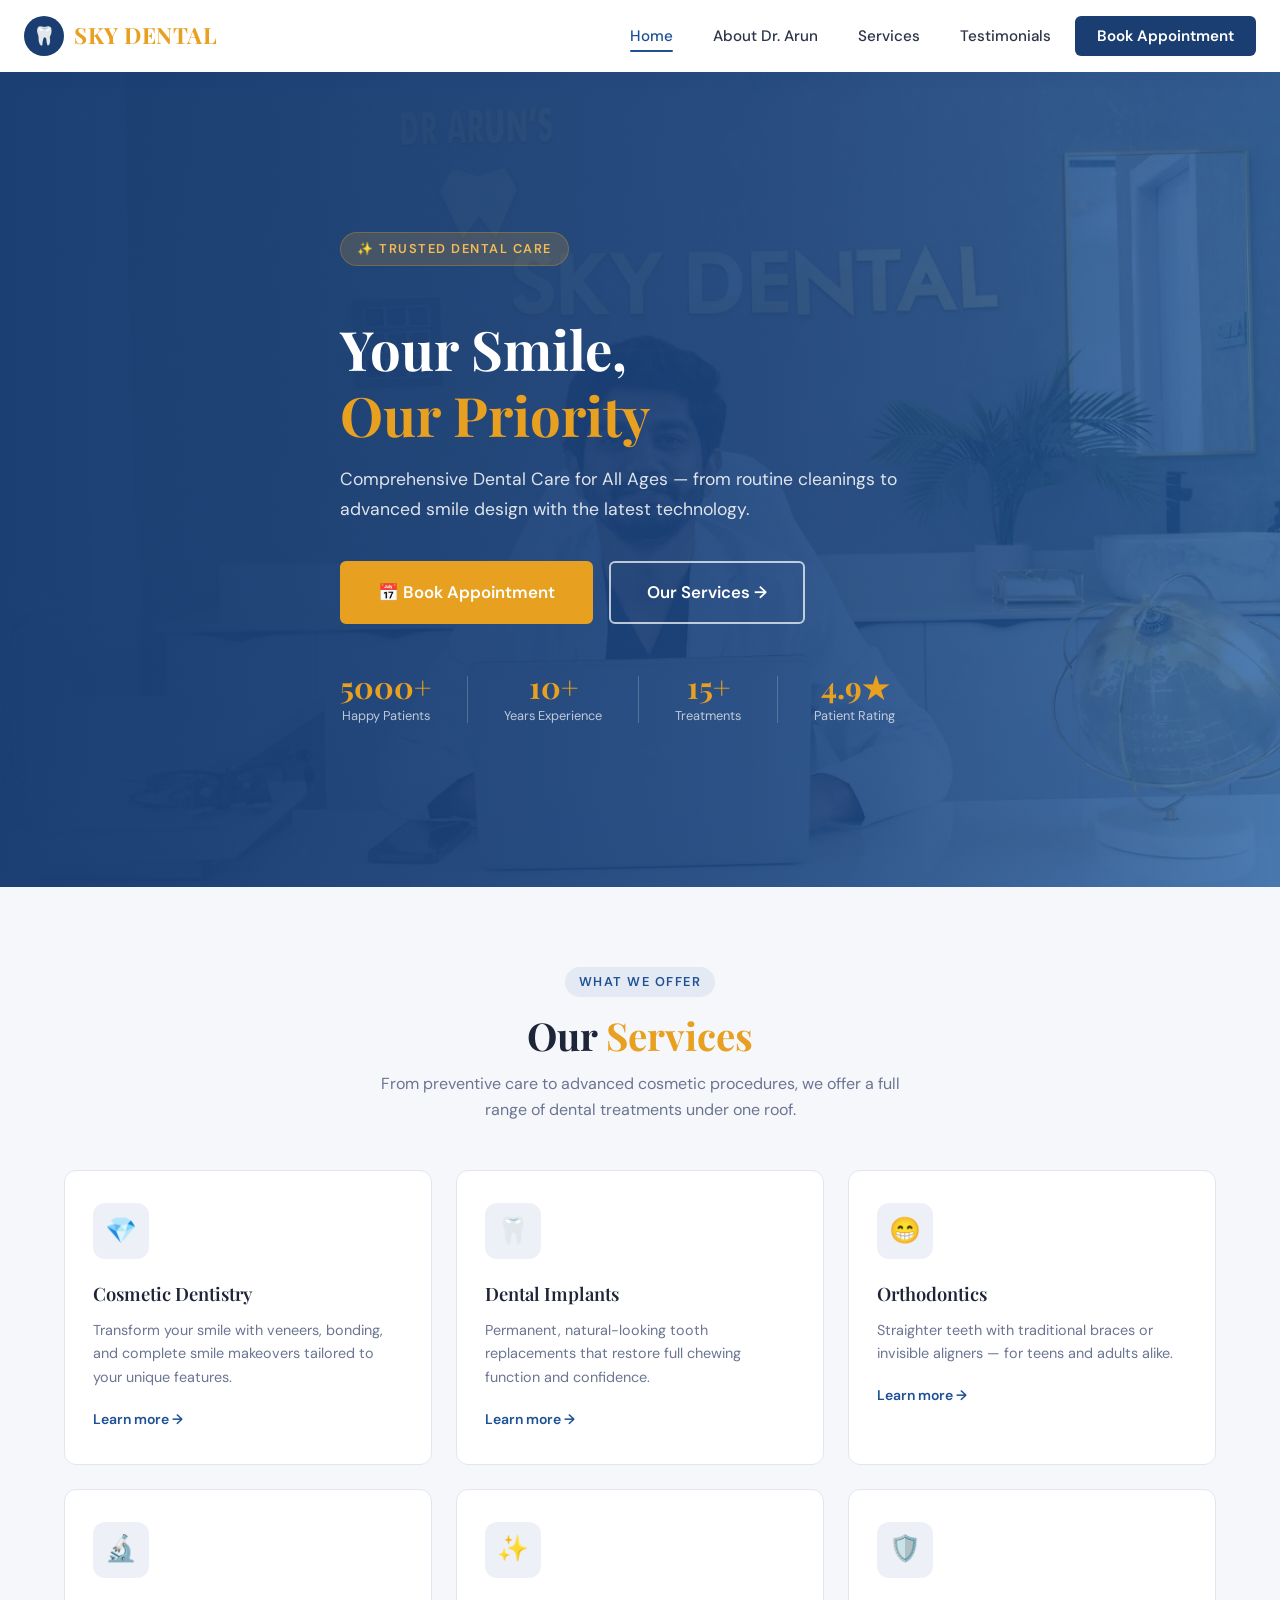
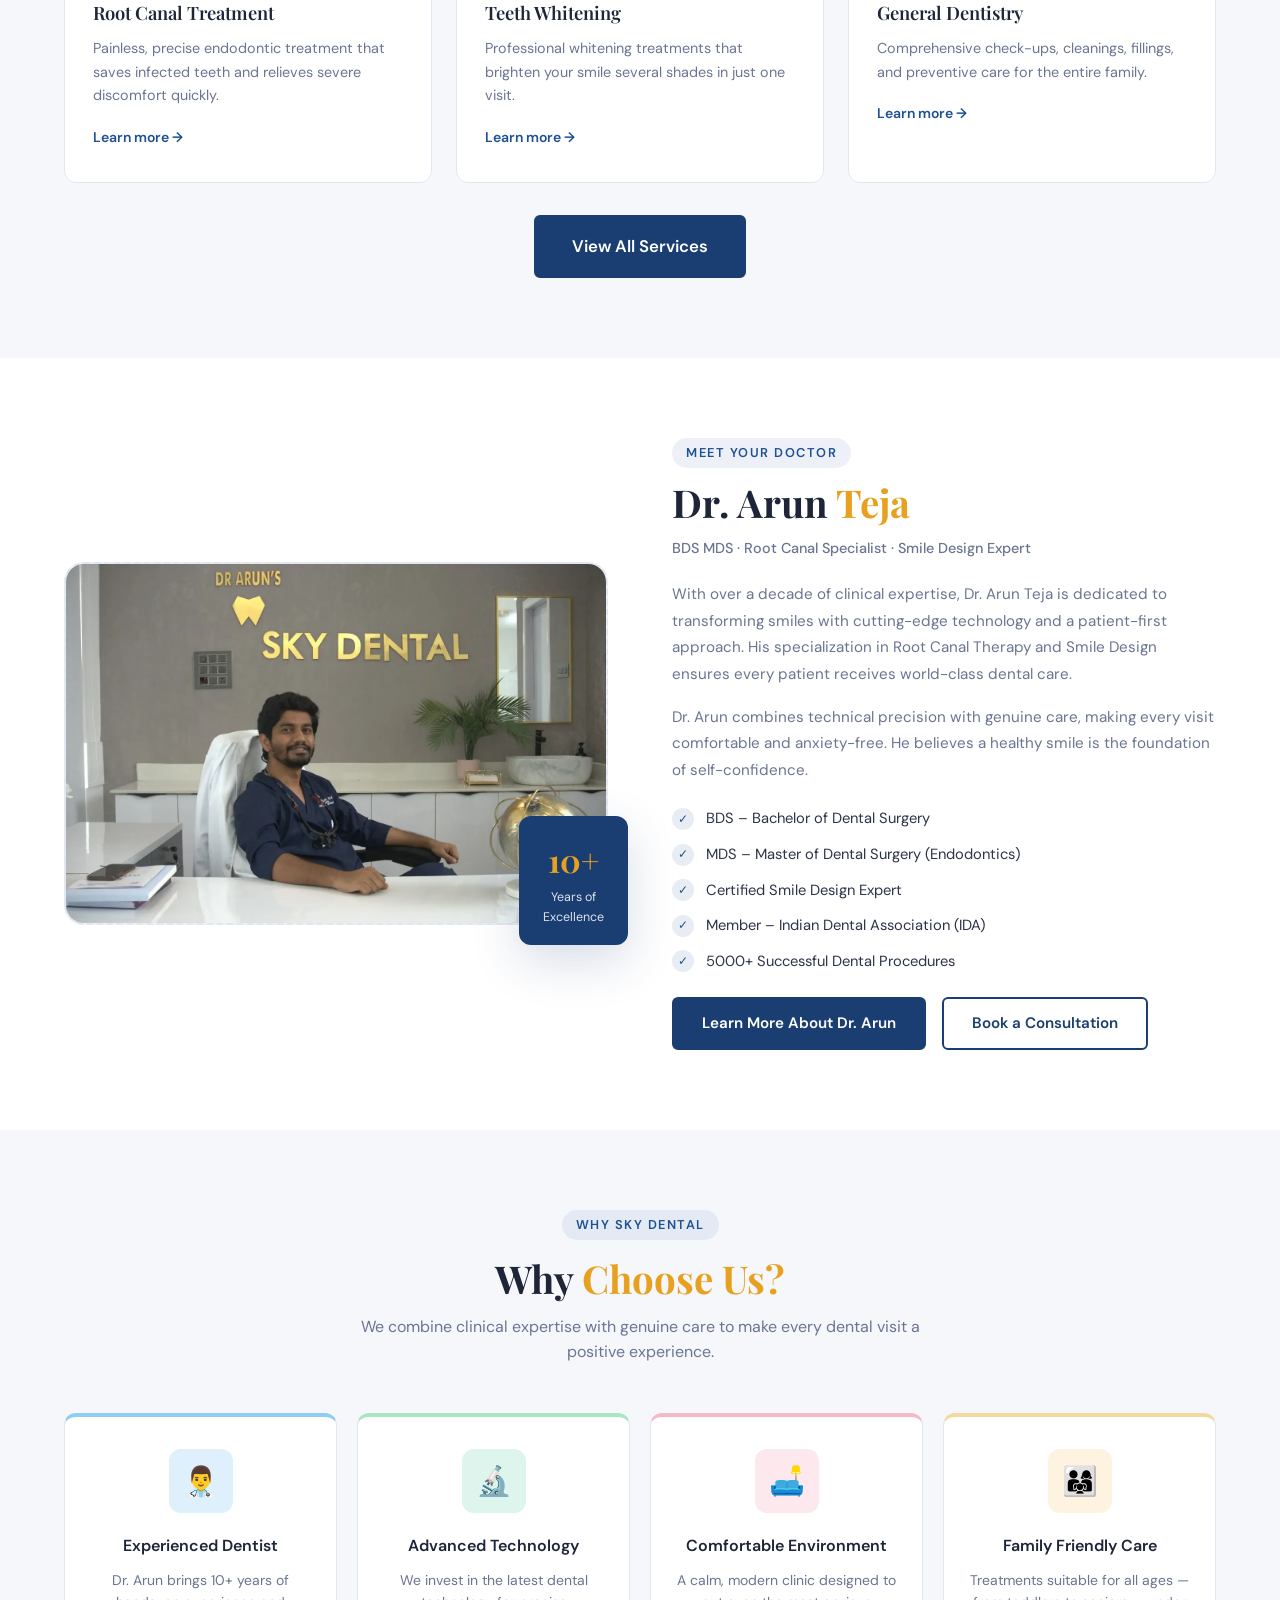
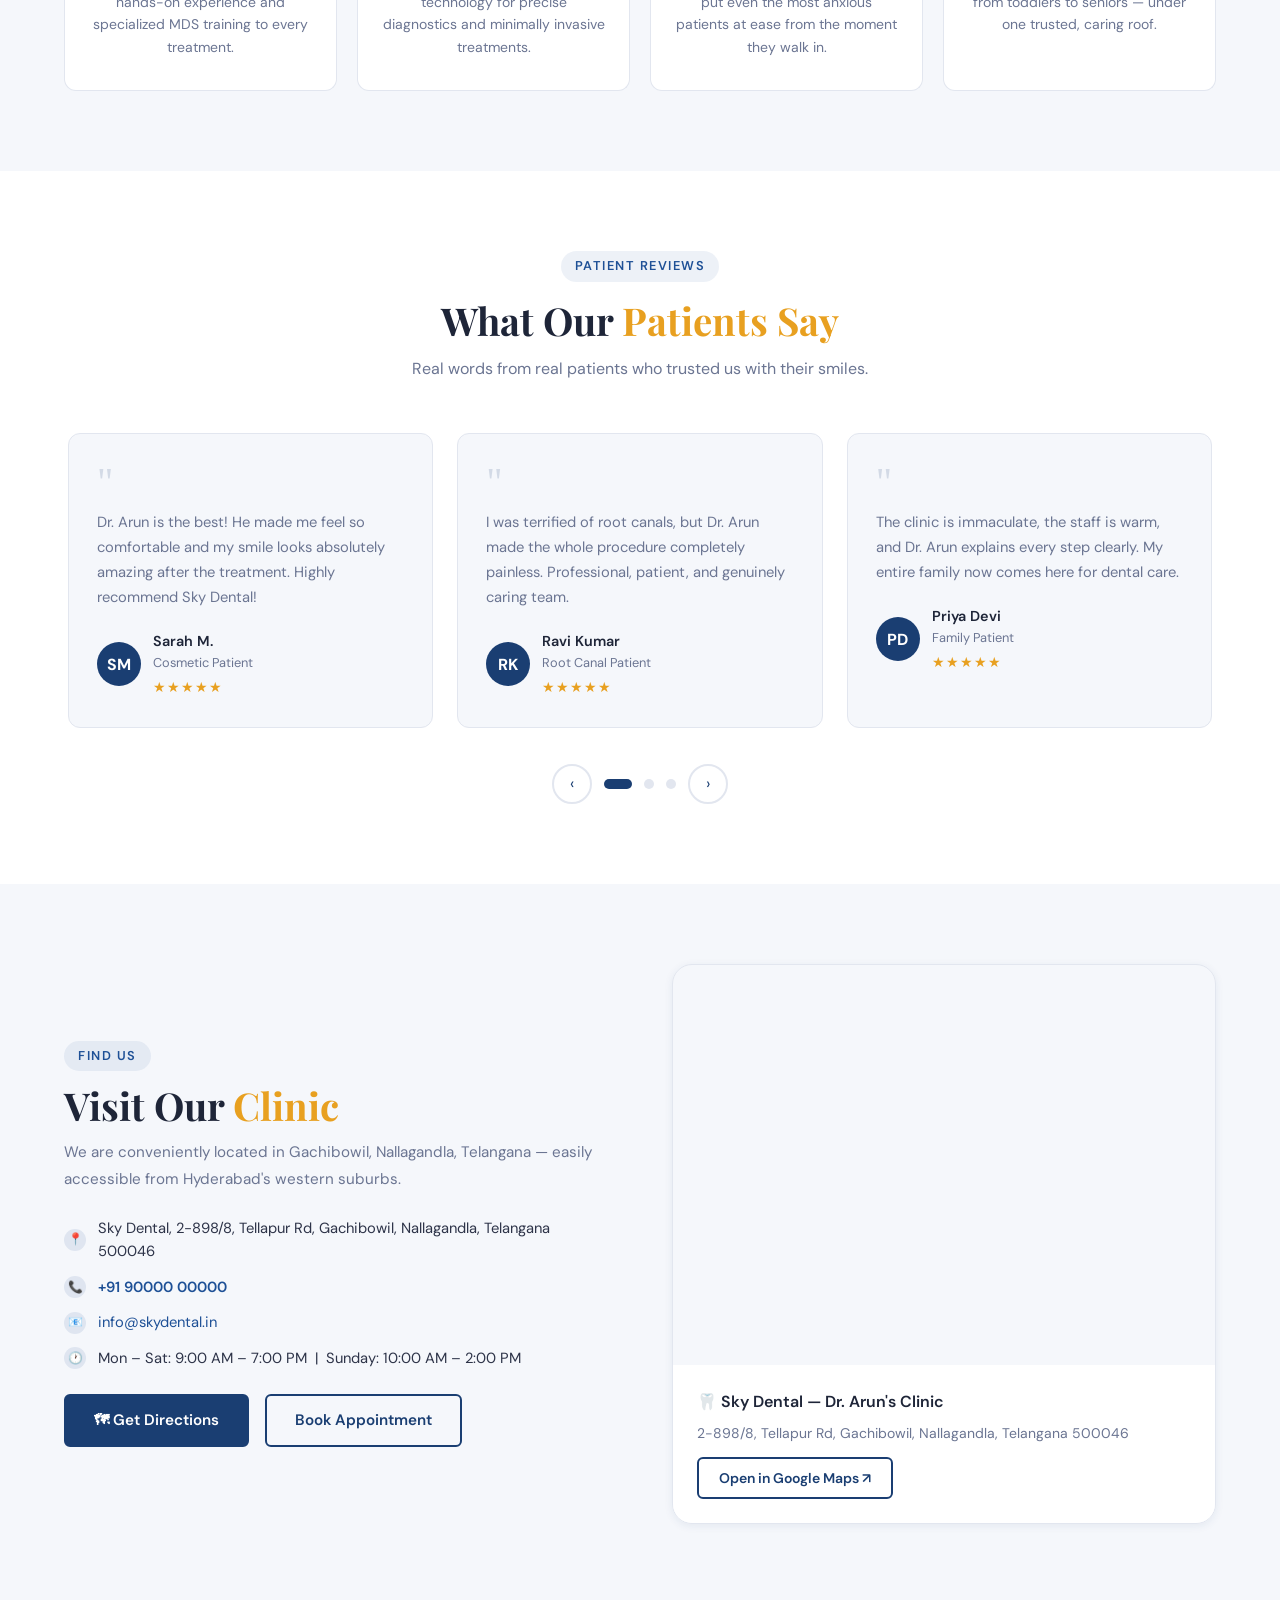
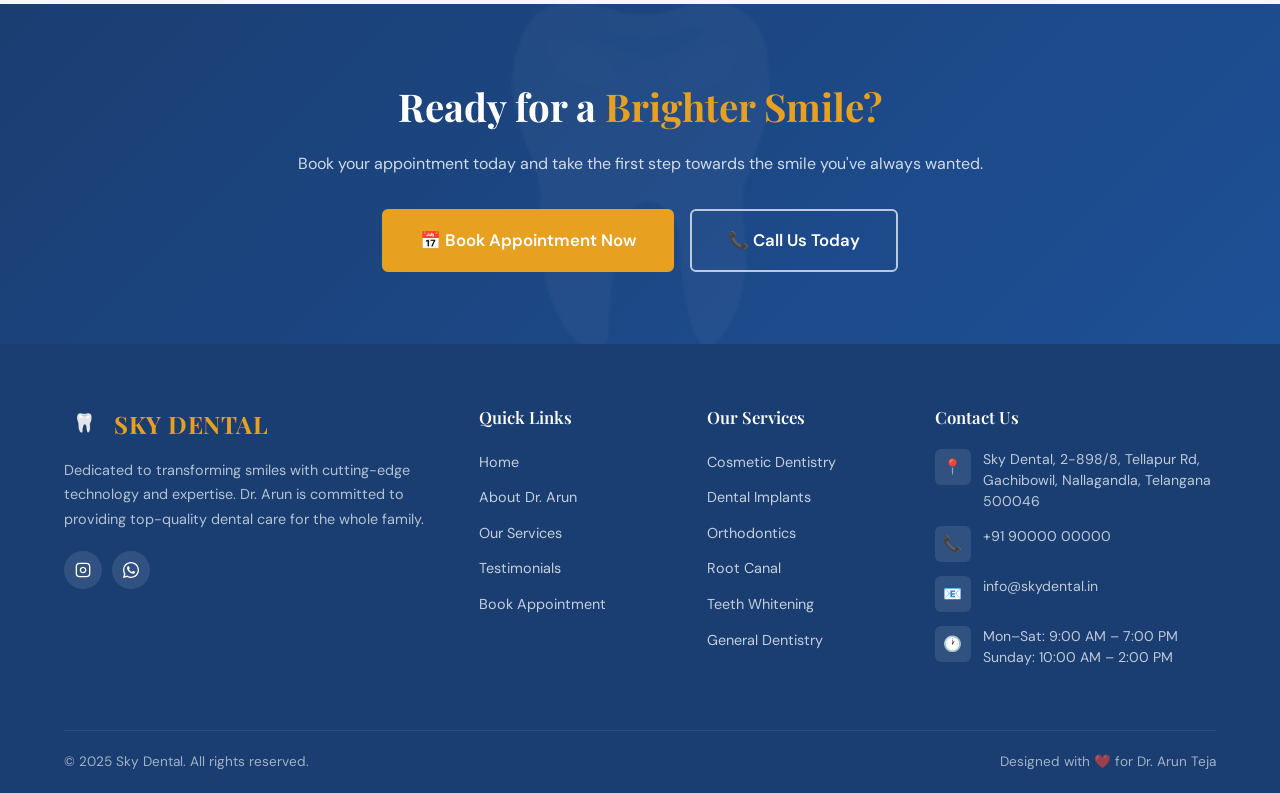
==== index.html @ 3d3255f7 "need changes" ====
<!DOCTYPE html>
<html lang="en">
<head>
  <meta charset="UTF-8" />
  <meta name="viewport" content="width=device-width, initial-scale=1.0" />
  <meta name="description" content="Sky Dental - Comprehensive Dental Care for All Ages. Dr. Arun Teja, BDS MDS, Root Canal Specialist &amp; Smile Design Expert. Located in Gachibowil, Nallagandla, Telangana." />
  <title>Sky Dental | Your Smile, Our Priority</title>

  <!-- Favicon placeholder -->
  <link rel="icon" href="data:image/svg+xml,<svg xmlns='http://www.w3.org/2000/svg' viewBox='0 0 100 100'><text y='.9em' font-size='90'>🦷</text></svg>" />

  <!-- Global CSS -->
  <link rel="stylesheet" href="css/style.css" />
</head>
<body>

  <!-- ══ NAVBAR (injected by components.js) ══ -->
  <header id="navbar-placeholder"></header>

  <main>
    <!-- ══════════════════════════════════════
         HERO SECTION
    ══════════════════════════════════════ -->
    <section class="hero" aria-label="Hero banner">
      <div class="hero-bg-image" role="presentation"></div>
      <div class="hero-overlay" role="presentation"></div>
      <div class="container">
        <div class="hero-content animate-fadeup">
          <div class="hero-tag">✨ Trusted Dental Care</div>
          <h1 class="hero-title">
            Your Smile,<br>
            <span>Our Priority</span>
          </h1>
          <p class="hero-desc">
            Comprehensive Dental Care for All Ages — from routine cleanings
            to advanced smile design with the latest technology.
          </p>
          <div class="hero-actions">
            <a href="appointment.html" class="btn btn-gold btn-lg">
              📅 Book Appointment
            </a>
            <a href="services.html" class="btn btn-outline-white btn-lg">
              Our Services →
            </a>
          </div>

          <!-- Stats Row -->
          <div class="hero-stats">
            <div class="hero-stat">
              <div class="num">5000+</div>
              <div class="label">Happy Patients</div>
            </div>
            <div class="hero-stat-divider"></div>
            <div class="hero-stat">
              <div class="num">10+</div>
              <div class="label">Years Experience</div>
            </div>
            <div class="hero-stat-divider"></div>
            <div class="hero-stat">
              <div class="num">15+</div>
              <div class="label">Treatments</div>
            </div>
            <div class="hero-stat-divider"></div>
            <div class="hero-stat">
              <div class="num">4.9★</div>
              <div class="label">Patient Rating</div>
            </div>
          </div>
        </div>
      </div>
    </section>

    <!-- ══════════════════════════════════════
         SERVICES OVERVIEW
    ══════════════════════════════════════ -->
    <section class="services-section" id="services">
      <div class="container">
        <div class="text-center reveal">
          <div class="section-tag">What We Offer</div>
          <h2 class="section-title">Our <span>Services</span></h2>
          <p class="section-subtitle">
            From preventive care to advanced cosmetic procedures, we offer a full range
            of dental treatments under one roof.
          </p>
        </div>

        <div class="services-grid">
          <!-- Card 1 -->
          <div class="service-card reveal reveal-delay-1">
            <div class="service-icon">💎</div>
            <h3>Cosmetic Dentistry</h3>
            <p>Transform your smile with veneers, bonding, and complete smile makeovers tailored to your unique features.</p>
            <a href="services.html" class="learn-more">Learn more →</a>
          </div>

          <!-- Card 2 -->
          <div class="service-card reveal reveal-delay-2">
            <div class="service-icon">🦷</div>
            <h3>Dental Implants</h3>
            <p>Permanent, natural-looking tooth replacements that restore full chewing function and confidence.</p>
            <a href="services.html" class="learn-more">Learn more →</a>
          </div>

          <!-- Card 3 -->
          <div class="service-card reveal reveal-delay-3">
            <div class="service-icon">😁</div>
            <h3>Orthodontics</h3>
            <p>Straighter teeth with traditional braces or invisible aligners — for teens and adults alike.</p>
            <a href="services.html" class="learn-more">Learn more →</a>
          </div>

          <!-- Card 4 -->
          <div class="service-card reveal reveal-delay-1">
            <div class="service-icon">🔬</div>
            <h3>Root Canal Treatment</h3>
            <p>Painless, precise endodontic treatment that saves infected teeth and relieves severe discomfort quickly.</p>
            <a href="services.html" class="learn-more">Learn more →</a>
          </div>

          <!-- Card 5 -->
          <div class="service-card reveal reveal-delay-2">
            <div class="service-icon">✨</div>
            <h3>Teeth Whitening</h3>
            <p>Professional whitening treatments that brighten your smile several shades in just one visit.</p>
            <a href="services.html" class="learn-more">Learn more →</a>
          </div>

          <!-- Card 6 -->
          <div class="service-card reveal reveal-delay-3">
            <div class="service-icon">🛡️</div>
            <h3>General Dentistry</h3>
            <p>Comprehensive check-ups, cleanings, fillings, and preventive care for the entire family.</p>
            <a href="services.html" class="learn-more">Learn more →</a>
          </div>
        </div>

        <div class="text-center mt-32 reveal">
          <a href="services.html" class="btn btn-primary btn-lg">View All Services</a>
        </div>
      </div>
    </section>

    <!-- ══════════════════════════════════════
         MEET THE DOCTOR
    ══════════════════════════════════════ -->
    <section class="about-section" id="doctor">
      <div class="container">
        <div class="about-grid">

          <!-- Doctor Image -->
          <div class="doctor-image-wrapper reveal">
            <div class="doctor-photo-placeholder" id="doctor-photo-home">
              <!--
                ╔══════════════════════════════════════════════╗
                ║  DOCTOR PHOTO PLACEHOLDER                    ║
                ║  To replace: add an <img> tag inside this   ║
                ║  div with class="doctor-actual-photo"        ║
                ║                                              ║
                ║  Example:                                    ║
                ║  <img src="images/dr-arun.jpg"              ║
                ║       class="doctor-actual-photo"           ║
                ║       alt="Dr. Arun Teja" />                ║
                ╚══════════════════════════════════════════════╝
              -->
                <img src="./images/9 dr.Arun pic.webp" height="100%" width="100%">
              <!-- <div class="placeholder-icon">👨‍⚕️</div> -->
              <!-- <div class="placeholder-text"> -->
                <!-- <strong>Dr. Arun Teja's Photo</strong><br> -->
                <!-- Replace this placeholder with the actual doctor's photo -->
              <!-- </div> -->
            </div>
            <!-- Experience badge -->
            <div class="doctor-badge">
              <div class="years">10+</div>
              <div class="badge-label">Years of<br>Excellence</div>
            </div>
          </div>

          <!-- About Content -->
          <div class="about-content reveal reveal-delay-2">
            <div class="section-tag">Meet Your Doctor</div>
            <h2 class="section-title">
              Dr. Arun <span>Teja</span>
            </h2>
            <p class="doctor-title">BDS MDS · Root Canal Specialist · Smile Design Expert</p>
            <p>
              With over a decade of clinical expertise, Dr. Arun Teja is dedicated to transforming
              smiles with cutting-edge technology and a patient-first approach. His specialization in
              Root Canal Therapy and Smile Design ensures every patient receives world-class dental care.
            </p>
            <p>
              Dr. Arun combines technical precision with genuine care, making every visit comfortable
              and anxiety-free. He believes a healthy smile is the foundation of self-confidence.
            </p>

            <div class="credentials-list">
              <div class="credential-item">
                <span class="check">✓</span>
                BDS – Bachelor of Dental Surgery
              </div>
              <div class="credential-item">
                <span class="check">✓</span>
                MDS – Master of Dental Surgery (Endodontics)
              </div>
              <div class="credential-item">
                <span class="check">✓</span>
                Certified Smile Design Expert
              </div>
              <div class="credential-item">
                <span class="check">✓</span>
                Member – Indian Dental Association (IDA)
              </div>
              <div class="credential-item">
                <span class="check">✓</span>
                5000+ Successful Dental Procedures
              </div>
            </div>

            <div class="d-flex gap-16 mt-24">
              <a href="about.html" class="btn btn-primary">Learn More About Dr. Arun</a>
              <a href="appointment.html" class="btn btn-outline">Book a Consultation</a>
            </div>
          </div>
        </div>
      </div>
    </section>

    <!-- ══════════════════════════════════════
         WHY CHOOSE US
    ══════════════════════════════════════ -->
    <section class="why-section">
      <div class="container">
        <div class="text-center reveal">
          <div class="section-tag">Why Sky Dental</div>
          <h2 class="section-title">Why <span>Choose Us?</span></h2>
          <p class="section-subtitle">
            We combine clinical expertise with genuine care to make every dental visit a positive experience.
          </p>
        </div>

        <div class="why-grid">
          <div class="why-card reveal reveal-delay-1">
            <div class="why-card-icon">👨‍⚕️</div>
            <h3>Experienced Dentist</h3>
            <p>Dr. Arun brings 10+ years of hands-on experience and specialized MDS training to every treatment.</p>
          </div>
          <div class="why-card reveal reveal-delay-2">
            <div class="why-card-icon">🔬</div>
            <h3>Advanced Technology</h3>
            <p>We invest in the latest dental technology for precise diagnostics and minimally invasive treatments.</p>
          </div>
          <div class="why-card reveal reveal-delay-3">
            <div class="why-card-icon">🛋️</div>
            <h3>Comfortable Environment</h3>
            <p>A calm, modern clinic designed to put even the most anxious patients at ease from the moment they walk in.</p>
          </div>
          <div class="why-card reveal reveal-delay-1">
            <div class="why-card-icon">👨‍👩‍👧</div>
            <h3>Family Friendly Care</h3>
            <p>Treatments suitable for all ages — from toddlers to seniors — under one trusted, caring roof.</p>
          </div>
        </div>
      </div>
    </section>

    <!-- ══════════════════════════════════════
         TESTIMONIALS
    ══════════════════════════════════════ -->
    <section class="testimonials-section" id="testimonials">
      <div class="container">
        <div class="text-center reveal">
          <div class="section-tag">Patient Reviews</div>
          <h2 class="section-title">What Our <span>Patients Say</span></h2>
          <p class="section-subtitle">
            Real words from real patients who trusted us with their smiles.
          </p>
        </div>

        <!-- Slider Wrapper -->
        <div class="testimonials-slider-wrapper reveal">
          <div class="testimonials-track">

            <!-- Slide 1 — 3 cards -->
            <div class="testimonial-slide">
              <div class="testimonial-card">
                <div class="quote-icon">"</div>
                <p>Dr. Arun is the best! He made me feel so comfortable and my smile looks absolutely amazing after the treatment. Highly recommend Sky Dental!</p>
                <div class="testimonial-author">
                  <div class="author-avatar">SM</div>
                  <div>
                    <div class="author-name">Sarah M.</div>
                    <div class="author-label">Cosmetic Patient</div>
                    <div class="stars">★★★★★</div>
                  </div>
                </div>
              </div>

              <div class="testimonial-card">
                <div class="quote-icon">"</div>
                <p>I was terrified of root canals, but Dr. Arun made the whole procedure completely painless. Professional, patient, and genuinely caring team.</p>
                <div class="testimonial-author">
                  <div class="author-avatar">RK</div>
                  <div>
                    <div class="author-name">Ravi Kumar</div>
                    <div class="author-label">Root Canal Patient</div>
                    <div class="stars">★★★★★</div>
                  </div>
                </div>
              </div>

              <div class="testimonial-card">
                <div class="quote-icon">"</div>
                <p>The clinic is immaculate, the staff is warm, and Dr. Arun explains every step clearly. My entire family now comes here for dental care.</p>
                <div class="testimonial-author">
                  <div class="author-avatar">PD</div>
                  <div>
                    <div class="author-name">Priya Devi</div>
                    <div class="author-label">Family Patient</div>
                    <div class="stars">★★★★★</div>
                  </div>
                </div>
              </div>
            </div>

            <!-- Slide 2 — 3 cards -->
            <div class="testimonial-slide">
              <div class="testimonial-card">
                <div class="quote-icon">"</div>
                <p>Got dental implants done here and couldn't be happier. They look and feel completely natural. Dr. Arun's expertise is outstanding!</p>
                <div class="testimonial-author">
                  <div class="author-avatar">AS</div>
                  <div>
                    <div class="author-name">Arjun Sharma</div>
                    <div class="author-label">Implant Patient</div>
                    <div class="stars">★★★★★</div>
                  </div>
                </div>
              </div>

              <div class="testimonial-card">
                <div class="quote-icon">"</div>
                <p>My teeth whitening results exceeded all expectations. Got a beautiful, natural-looking bright smile in just one session. Truly amazing!</p>
                <div class="testimonial-author">
                  <div class="author-avatar">NR</div>
                  <div>
                    <div class="author-name">Neha Reddy</div>
                    <div class="author-label">Whitening Patient</div>
                    <div class="stars">★★★★★</div>
                  </div>
                </div>
              </div>

              <div class="testimonial-card">
                <div class="quote-icon">"</div>
                <p>State-of-the-art equipment and a very knowledgeable doctor. The appointment system is super easy too. Best dental experience I've ever had!</p>
                <div class="testimonial-author">
                  <div class="author-avatar">VN</div>
                  <div>
                    <div class="author-name">Venkat Naidu</div>
                    <div class="author-label">Regular Patient</div>
                    <div class="stars">★★★★★</div>
                  </div>
                </div>
              </div>
            </div>

            <!-- Slide 3 — 3 cards -->
            <div class="testimonial-slide">
              <div class="testimonial-card">
                <div class="quote-icon">"</div>
                <p>Braces treatment was handled so professionally. My daughter loves her new smile and so do we! Thank you Dr. Arun and the entire Sky Dental team.</p>
                <div class="testimonial-author">
                  <div class="author-avatar">KP</div>
                  <div>
                    <div class="author-name">Kavitha Prasad</div>
                    <div class="author-label">Parent / Ortho Patient</div>
                    <div class="stars">★★★★★</div>
                  </div>
                </div>
              </div>

              <div class="testimonial-card">
                <div class="quote-icon">"</div>
                <p>I drove 40 km just to visit this clinic after a friend's recommendation. Totally worth it — painless, professional, and reasonably priced. A+!</p>
                <div class="testimonial-author">
                  <div class="author-avatar">ST</div>
                  <div>
                    <div class="author-name">Suresh Teja</div>
                    <div class="author-label">New Patient</div>
                    <div class="stars">★★★★★</div>
                  </div>
                </div>
              </div>

              <div class="testimonial-card">
                <div class="quote-icon">"</div>
                <p>Friendly staff, spotlessly clean clinic, and a doctor who actually listens. Sky Dental has restored my faith in dental care completely!</p>
                <div class="testimonial-author">
                  <div class="author-avatar">ML</div>
                  <div>
                    <div class="author-name">Meena Lakshmi</div>
                    <div class="author-label">Cosmetic Patient</div>
                    <div class="stars">★★★★★</div>
                  </div>
                </div>
              </div>
            </div>

          </div><!-- end .testimonials-track -->
        </div><!-- end .testimonials-slider-wrapper -->

        <!-- Slider Controls -->
        <div class="slider-controls">
          <button class="slider-btn prev" aria-label="Previous reviews">‹</button>
          <button class="slider-dot active" aria-label="Slide 1"></button>
          <button class="slider-dot" aria-label="Slide 2"></button>
          <button class="slider-dot" aria-label="Slide 3"></button>
          <button class="slider-btn next" aria-label="Next reviews">›</button>
        </div>
      </div>
    </section>

    <!-- ══════════════════════════════════════
         CLINIC LOCATION
    ══════════════════════════════════════ -->
    <section class="about-section" style="background:var(--off-white);">
      <div class="container">
        <div class="about-grid">
          <div class="about-content reveal">
            <div class="section-tag">Find Us</div>
            <h2 class="section-title">Visit Our <span>Clinic</span></h2>
            <p>We are conveniently located in Gachibowil, Nallagandla, Telangana — easily accessible from Hyderabad's western suburbs.</p>

            <div class="credentials-list mt-24">
              <div class="credential-item">
                <span class="check">📍</span>
                Sky Dental, 2-898/8, Tellapur Rd, Gachibowil, Nallagandla, Telangana 500046
              </div>
              <div class="credential-item">
                <span class="check">📞</span>
                <a href="tel:+919000000000" style="color:var(--blue-mid);font-weight:600;">+91 90000 00000</a>
              </div>
              <div class="credential-item">
                <span class="check">📧</span>
                <a href="mailto:info@skydental.in" style="color:var(--blue-mid);">info@skydental.in</a>
              </div>
              <div class="credential-item">
                <span class="check">🕐</span>
                Mon – Sat: 9:00 AM – 7:00 PM &nbsp;|&nbsp; Sunday: 10:00 AM – 2:00 PM
              </div>
            </div>

            <div class="d-flex gap-16 mt-24 flex-wrap">
              <a href="https://maps.google.com/?q=Sky+Dental+Gachibowil+Nallagandla+Telangana" target="_blank" rel="noopener" class="btn btn-primary">
                🗺 Get Directions
              </a>
              <a href="appointment.html" class="btn btn-outline">Book Appointment</a>
            </div>
          </div>

          <!-- Map -->
          <div class="map-wrapper reveal reveal-delay-2">
            <iframe
              src="https://www.google.com/maps/embed?pb=!1m18!1m12!1m3!1d3806.0!2d78.3!3d17.45!2m3!1f0!2f0!3f0!3m2!1i1024!2i768!4f13.1!3m3!1m2!1s0x0%3A0x0!2zMTfCsDI3JzAwLjAiTiA3OMKwMTgnMDAuMCJF!5e0!3m2!1sen!2sin!4v1620000000000!5m2!1sen!2sin"
              allowfullscreen
              loading="lazy"
              referrerpolicy="no-referrer-when-downgrade"
              title="Sky Dental Location Map"
              aria-label="Google Map showing Sky Dental location">
            </iframe>
            <div class="map-info">
              <h4>🦷 Sky Dental — Dr. Arun's Clinic</h4>
              <p>2-898/8, Tellapur Rd, Gachibowil, Nallagandla, Telangana 500046</p>
              <a href="https://maps.google.com/?q=Sky+Dental+Gachibowil+Nallagandla+Telangana" target="_blank" rel="noopener" class="btn btn-outline btn-sm">Open in Google Maps ↗</a>
            </div>
          </div>
        </div>
      </div>
    </section>

    <!-- ══════════════════════════════════════
         CTA BANNER
    ══════════════════════════════════════ -->
    <section class="cta-banner">
      <div class="container">
        <h2>Ready for a <span>Brighter Smile?</span></h2>
        <p>Book your appointment today and take the first step towards the smile you've always wanted.</p>
        <div class="cta-actions">
          <a href="appointment.html" class="btn btn-gold btn-lg">📅 Book Appointment Now</a>
          <a href="tel:+919000000000" class="btn btn-outline-white btn-lg">📞 Call Us Today</a>
        </div>
      </div>
    </section>
  </main>

  <!-- ══ FOOTER (injected by components.js) ══ -->
  <div id="footer-placeholder"></div>

  <!-- Scripts -->
  <script src="js/components.js"></script>
  <script src="js/main.js"></script>
</body>
</html>
---- css/style.css ----
/* =========================================
   SKY DENTAL - Global Stylesheet
   ========================================= */

/* --- Google Fonts Import --- */
@import url('https://fonts.googleapis.com/css2?family=Playfair+Display:wght@400;600;700&family=DM+Sans:wght@300;400;500;600;700&display=swap');

/* --- CSS Variables --- */
:root {
  --blue-dark:    #1a3e72;
  --blue-mid:     #1e5096;
  --blue-light:   #2d6bc4;
  --gold:         #e8a020;
  --gold-light:   #f5bc55;
  --white:        #ffffff;
  --off-white:    #f5f7fb;
  --gray-100:     #f0f2f7;
  --gray-200:     #e2e6ef;
  --gray-400:     #9ba3b8;
  --gray-600:     #5a6278;
  --gray-800:     #2d3348;
  --text-main:    #1e2538;
  --text-muted:   #6b7592;

  --radius-sm:    6px;
  --radius-md:    12px;
  --radius-lg:    20px;
  --radius-full:  999px;

  --shadow-sm:    0 2px 8px rgba(26,62,114,0.08);
  --shadow-md:    0 6px 24px rgba(26,62,114,0.13);
  --shadow-lg:    0 16px 48px rgba(26,62,114,0.18);

  --transition:   all 0.3s ease;
  --font-head:    'Playfair Display', Georgia, serif;
  --font-body:    'DM Sans', sans-serif;
}

/* --- Reset & Base --- */
*, *::before, *::after { box-sizing: border-box; margin: 0; padding: 0; }
html { scroll-behavior: smooth; font-size: 16px; }
body {
  font-family: var(--font-body);
  color: var(--text-main);
  background: var(--white);
  line-height: 1.6;
  -webkit-font-smoothing: antialiased;
}
img { max-width: 100%; height: auto; display: block; }
a { text-decoration: none; color: inherit; }
ul { list-style: none; }
button, input, select, textarea { font-family: inherit; }
section { padding: 80px 0; }

/* --- Container --- */
.container {
  max-width: 1200px;
  margin: 0 auto;
  padding: 0 24px;
}

/* =========================================
   NAVBAR
   ========================================= */
#navbar-placeholder { position: sticky; top: 0; z-index: 1000; }

.navbar {
  background: var(--white);
  box-shadow: 0 2px 16px rgba(26,62,114,0.10);
  padding: 0 24px;
  display: flex;
  align-items: center;
  justify-content: space-between;
  height: 72px;
  position: relative;
}

/* Logo */
.nav-logo {
  display: flex;
  align-items: center;
  gap: 10px;
  text-decoration: none;
}
.nav-logo .logo-icon {
  width: 40px;
  height: 40px;
  background: var(--blue-dark);
  border-radius: 50%;
  display: flex;
  align-items: center;
  justify-content: center;
  color: var(--gold);
  font-size: 18px;
}
.nav-logo .logo-text {
  font-family: var(--font-head);
  font-size: 1.4rem;
  font-weight: 700;
  color: var(--gold);
  letter-spacing: 0.5px;
}

/* Nav links */
.nav-links {
  display: flex;
  align-items: center;
  gap: 8px;
}
.nav-links a {
  padding: 8px 16px;
  border-radius: var(--radius-sm);
  font-weight: 500;
  font-size: 0.95rem;
  color: var(--gray-800);
  transition: var(--transition);
  position: relative;
}
.nav-links a::after {
  content: '';
  position: absolute;
  bottom: 2px;
  left: 16px;
  right: 16px;
  height: 2px;
  background: var(--blue-mid);
  transform: scaleX(0);
  transition: transform 0.3s ease;
  border-radius: 2px;
}
.nav-links a:hover::after,
.nav-links a.active::after { transform: scaleX(1); }
.nav-links a:hover, .nav-links a.active {
  color: var(--blue-mid);
}

/* CTA Button */
.btn-nav {
  background: var(--blue-dark);
  color: var(--white) !important;
  padding: 10px 22px !important;
  border-radius: var(--radius-sm) !important;
  font-weight: 600 !important;
  transition: var(--transition) !important;
}
.btn-nav:hover {
  background: var(--blue-mid) !important;
  transform: translateY(-1px);
  box-shadow: var(--shadow-md);
}
.btn-nav::after { display: none !important; }

/* Hamburger */
.hamburger {
  display: none;
  flex-direction: column;
  gap: 5px;
  cursor: pointer;
  padding: 4px;
  background: none;
  border: none;
}
.hamburger span {
  display: block;
  width: 26px;
  height: 2px;
  background: var(--blue-dark);
  border-radius: 2px;
  transition: var(--transition);
}
.hamburger.open span:nth-child(1) { transform: translateY(7px) rotate(45deg); }
.hamburger.open span:nth-child(2) { opacity: 0; }
.hamburger.open span:nth-child(3) { transform: translateY(-7px) rotate(-45deg); }

/* Mobile nav */
.mobile-nav {
  display: none;
  flex-direction: column;
  background: var(--white);
  position: absolute;
  top: 52px;
  left: 0;
  right: 0;
  padding: 16px 24px 24px;
  box-shadow: var(--shadow-md);
  z-index: 999;
  border-top: 1px solid var(--gray-200);
  gap:0.8rem;
  transform-origin: top;
  margin-top: 1%;
  
}
.mobile-nav.open { 
  display: flex;
  
 }
.mobile-nav a {
  padding: 12px 0;
  border-bottom: 1px solid var(--gray-100);
  font-weight: 500;
  color: var(--gray-800);
  transition: var(--transition);
}
.mobile-nav a:hover { color: var(--blue-mid); padding-left: 8px; }
.mobile-nav a:last-child { border-bottom: none; }
.mobile-nav .btn-nav {
  margin-top: 12px;
  background: var(--blue-dark);
  color: var(--white) !important;
  text-align: center;
  padding: 12px 20px !important;
  border-radius: var(--radius-sm) !important;
  font-weight: 600 !important;
}

/* =========================================
   FOOTER
   ========================================= */
.footer {
  background: var(--blue-dark);
  color: rgba(255,255,255,0.85);
  padding: 60px 0 0;
}
.footer-grid {
  display: grid;
  grid-template-columns: 2fr 1fr 1fr 1.5fr;
  gap: 40px;
  padding-bottom: 48px;
}
.footer-brand .logo-text { color: var(--gold); font-size: 1.5rem; }
.footer-brand p {
  margin-top: 14px;
  font-size: 0.9rem;
  line-height: 1.7;
  opacity: 0.8;
}
.footer-socials {
  display: flex;
  gap: 10px;
  margin-top: 20px;
}
.social-link {
  width: 38px; height: 38px;
  background: rgba(255,255,255,0.1);
  border-radius: 50%;
  display: flex; align-items: center; justify-content: center;
  font-size: 1rem;
  color: var(--white);
  transition: var(--transition);
}
.social-link:hover { background: var(--gold); transform: translateY(-2px); }

.footer-col h4 {
  font-family: var(--font-head);
  font-size: 1.05rem;
  color: var(--white);
  margin-bottom: 18px;
  font-weight: 600;
}
.footer-col ul li { margin-bottom: 10px; }
.footer-col ul li a {
  font-size: 0.9rem;
  color: rgba(255,255,255,0.75);
  transition: var(--transition);
}
.footer-col ul li a:hover { color: var(--gold); padding-left: 6px; }

.footer-contact-item {
  display: flex;
  align-items: flex-start;
  gap: 12px;
  margin-bottom: 14px;
}
.footer-contact-item .icon {
  width: 36px; height: 36px;
  background: rgba(255,255,255,0.1);
  border-radius: var(--radius-sm);
  display: flex; align-items: center; justify-content: center;
  font-size: 0.95rem;
  flex-shrink: 0;
  color: var(--gold);
}
.footer-contact-item p { font-size: 0.88rem; opacity: 0.85; line-height: 1.5; }

.footer-bottom {
  border-top: 1px solid rgba(255,255,255,0.1);
  padding: 20px 0;
  display: flex;
  align-items: center;
  justify-content: space-between;
  font-size: 0.85rem;
  opacity: 0.7;
}

/* =========================================
   BUTTONS
   ========================================= */
.btn {
  display: inline-flex;
  align-items: center;
  gap: 8px;
  padding: 12px 28px;
  border-radius: var(--radius-sm);
  font-weight: 600;
  font-size: 0.95rem;
  cursor: pointer;
  transition: var(--transition);
  border: 2px solid transparent;
  text-decoration: none;
}
.btn-primary {
  background: var(--blue-dark);
  color: var(--white);
  border-color: var(--blue-dark);
}
.btn-primary:hover {
  background: var(--blue-mid);
  border-color: var(--blue-mid);
  transform: translateY(-2px);
  box-shadow: var(--shadow-md);
}
.btn-gold {
  background: var(--gold);
  color: var(--white);
  border-color: var(--gold);
}
.btn-gold:hover {
  background: var(--gold-light);
  border-color: var(--gold-light);
  transform: translateY(-2px);
  box-shadow: var(--shadow-md);
}
.btn-outline {
  background: transparent;
  color: var(--blue-dark);
  border-color: var(--blue-dark);
}
.btn-outline:hover {
  background: var(--blue-dark);
  color: var(--white);
  transform: translateY(-2px);
}
.btn-outline-white {
  background: transparent;
  color: var(--white);
  border-color: rgba(255,255,255,0.7);
}
.btn-outline-white:hover {
  background: var(--white);
  color: var(--blue-dark);
  border-color: var(--white);
}
.btn-sm { padding: 8px 20px; font-size: 0.875rem; }
.btn-lg { padding: 16px 36px; font-size: 1.05rem; }

/* =========================================
   SECTION TITLES
   ========================================= */
.section-title {
  font-family: var(--font-head);
  font-size: clamp(1.8rem, 3vw, 2.4rem);
  font-weight: 700;
  color: var(--text-main);
  line-height: 1.3;
}
.section-title span { color: var(--gold); }
.section-subtitle {
  font-size: 1rem;
  color: var(--text-muted);
  margin-top: 10px;
  max-width: 560px;
}
.section-tag {
  display: inline-block;
  background: rgba(30,80,150,0.08);
  color: var(--blue-mid);
  font-size: 0.8rem;
  font-weight: 600;
  letter-spacing: 1.5px;
  text-transform: uppercase;
  padding: 5px 14px;
  border-radius: var(--radius-full);
  margin-bottom: 14px;
}
.text-center { text-align: center; }
.text-center .section-subtitle { margin: 10px auto 0; }

/* =========================================
   HERO SECTION
   ========================================= */
.hero {
  position: relative;
  min-height: 540px;
  display: flex;
  align-items: center;
  overflow: hidden;
  background: linear-gradient(100deg, var(--blue-dark) 0%, #1e5096 50%, #2563a8 100%);
}
.hero-bg-image {
  position: absolute;
  inset: 0;
  background-image: url('../images/10\ dr.Arun\'s\ pic.webp');
  background-size: cover;
  background-position: center right;
  opacity: 0.22;
}
.hero-overlay {
  position: absolute;
  inset: 0;
  background: linear-gradient(90deg, rgba(26,62,114,0.96) 0%, rgba(26,62,114,0.6) 60%, rgba(26,62,114,0.1) 100%);
}
.hero-content {
  position: relative;
  z-index: 2;
  max-width: 600px;
  padding: 80px 0;
}
.hero-tag {
  display: inline-flex;
  align-items: center;
  gap: 8px;
  background: rgba(232,160,32,0.18);
  color: var(--gold-light);
  font-size: 0.8rem;
  font-weight: 600;
  letter-spacing: 1.5px;
  text-transform: uppercase;
  padding: 6px 16px;
  border-radius: var(--radius-full);
  margin-bottom: 50px;
  border: 1px solid rgba(232,160,32,0.3);
}
.hero-title {
  font-family: var(--font-head);
  font-size: clamp(2.2rem, 4.5vw, 3.4rem);
  font-weight: 700;
  color: var(--white);
  line-height: 1.2;
  margin-bottom: 18px;
}
.hero-title span { color: var(--gold); }
.hero-desc {
  font-size: 1.1rem;
  color: rgba(255,255,255,0.85);
  margin-bottom: 36px;
  line-height: 1.7;
}
.hero-actions { display: flex; gap: 16px; flex-wrap: wrap; }
.hero-stats {
  display: flex;
  gap: 36px;
  margin-top: 48px;
}
.hero-stat { text-align: center; }
.hero-stat .num {
  font-family: var(--font-head);
  font-size: 1.9rem;
  font-weight: 700;
  color: var(--gold);
  line-height: 1;
}
.hero-stat .label {
  font-size: 0.8rem;
  color: rgba(255,255,255,0.7);
  margin-top: 4px;
}
.hero-stat-divider {
  width: 1px;
  background: rgba(255,255,255,0.2);
  align-self: stretch;
  margin: 4px 0;
}

/* =========================================
   SERVICES SECTION
   ========================================= */
.services-section { background: var(--off-white); }

.services-grid {
  display: grid;
  grid-template-columns: repeat(3, 1fr);
  gap: 24px;
  margin-top: 48px;
}
.service-card {
  background: var(--white);
  border-radius: var(--radius-md);
  padding: 32px 28px;
  transition: var(--transition);
  border: 1px solid var(--gray-200);
  position: relative;
  overflow: hidden;
}
.service-card::before {
  content: '';
  position: absolute;
  top: 0; left: 0; right: 0;
  height: 4px;
  background: var(--blue-dark);
  transform: scaleX(0);
  transition: transform 0.3s ease;
  transform-origin: left;
}
.service-card:hover {
  transform: translateY(-6px);
  box-shadow: var(--shadow-md);
  border-color: transparent;
}
.service-card:hover::before { transform: scaleX(1); }
.service-icon {
  width: 56px; height: 56px;
  background: rgba(30,80,150,0.08);
  border-radius: var(--radius-md);
  display: flex; align-items: center; justify-content: center;
  font-size: 1.6rem;
  margin-bottom: 20px;
  transition: var(--transition);
}
.service-card:hover .service-icon { background: var(--blue-dark); }
.service-card h3 {
  font-family: var(--font-head);
  font-size: 1.15rem;
  font-weight: 600;
  color: var(--text-main);
  margin-bottom: 10px;
}
.service-card p { font-size: 0.9rem; color: var(--text-muted); line-height: 1.65; }
.service-card .learn-more {
  display: inline-flex;
  align-items: center;
  gap: 6px;
  margin-top: 18px;
  font-size: 0.875rem;
  font-weight: 600;
  color: var(--blue-mid);
  transition: var(--transition);
}
.service-card .learn-more:hover { gap: 10px; color: var(--blue-dark); }

/* =========================================
   ABOUT / DOCTOR SECTION
   ========================================= */
.about-section { background: var(--white); }
.about-grid {
  display: grid;
  grid-template-columns: 1fr 1fr;
  gap: 64px;
  align-items: center;

  /* margin-top: 48px; */
}
.doctor-image-wrapper {
  position: relative;
}
.doctor-photo-placeholder {
  width: 100%;
  /* aspect-ratio: 4/5; */
  background: linear-gradient(135deg, var(--gray-100) 0%, var(--gray-200) 100%);
  border-radius: var(--radius-lg);
  display: flex;
  flex-direction: column;
  align-items: center;
  justify-content: center;
  gap: 16px;
  color: var(--gray-400);
  font-size: 0.9rem;
  border: 2px dashed var(--gray-200);
  overflow: hidden;
  position: relative;
}
.doctor-photo-placeholder img.doctor-actual-photo {
  position: absolute;
  inset: 0;
  width: 100%;
  height: 100%;
  object-fit: cover;
  border-radius: var(--radius-lg);
}
.doctor-photo-placeholder .placeholder-icon { font-size: 4rem; opacity: 0.4; }
.doctor-photo-placeholder .placeholder-text { font-size: 0.85rem; opacity: 0.6; text-align: center; }

.doctor-badge {
  position: absolute;
  bottom: -20px;
  right: -20px;
  background: var(--blue-dark);
  color: var(--white);
  padding: 18px 24px;
  border-radius: var(--radius-md);
  box-shadow: var(--shadow-lg);
  text-align: center;
}
.doctor-badge .years { font-size: 2rem; font-weight: 700; color: var(--gold); font-family: var(--font-head); }
.doctor-badge .badge-label { font-size: 0.78rem; opacity: 0.85; margin-top: 2px; }

.about-content .section-tag { margin-bottom: 10px; }
.about-content h2 { margin-bottom: 8px; }
.about-content .doctor-name { font-family: var(--font-head); font-size: 1.5rem; color: var(--blue-dark); }
.about-content .doctor-name span { color: var(--gold); }
.about-content .doctor-title {
  font-size: 0.9rem;
  color: var(--text-muted);
  font-weight: 500;
  margin-bottom: 20px;
}
.about-content p { font-size: 0.95rem; color: var(--text-muted); line-height: 1.75; margin-bottom: 16px; }
.credentials-list {
  display: flex;
  flex-direction: column;
  gap: 12px;
  margin: 24px 0;
}
.credential-item {
  display: flex;
  align-items: center;
  gap: 12px;
  font-size: 0.92rem;
  color: var(--gray-800);
}
.credential-item .check {
  width: 22px; height: 22px;
  background: rgba(30,80,150,0.1);
  border-radius: 50%;
  display: flex; align-items: center; justify-content: center;
  color: var(--blue-mid);
  font-size: 0.75rem;
  flex-shrink: 0;
}

/* =========================================
   WHY CHOOSE US
   ========================================= */
.why-section { background: var(--off-white); }
.why-grid {
  display: grid;
  grid-template-columns: repeat(4, 1fr);
  gap: 20px;
  margin-top: 48px;
}
.why-card {
  background: var(--white);
  border-radius: var(--radius-md);
  padding: 32px 24px;
  text-align: center;
  transition: var(--transition);
  border: 1px solid var(--gray-200);
}
.why-card:nth-child(1) { border-top: 4px solid #8ecdf5; }
.why-card:nth-child(2) { border-top: 4px solid #a8e6c4; }
.why-card:nth-child(3) { border-top: 4px solid #f5b8c8; }
.why-card:nth-child(4) { border-top: 4px solid #f5d8a0; }
.why-card:hover { transform: translateY(-4px); box-shadow: var(--shadow-md); }
.why-card-icon {
  width: 64px; height: 64px;
  border-radius: var(--radius-md);
  display: flex; align-items: center; justify-content: center;
  font-size: 1.8rem;
  margin: 0 auto 20px;
}
.why-card:nth-child(1) .why-card-icon { background: #ddf0fc; }
.why-card:nth-child(2) .why-card-icon { background: #ddf5ec; }
.why-card:nth-child(3) .why-card-icon { background: #fce8ed; }
.why-card:nth-child(4) .why-card-icon { background: #fdf3e0; }
.why-card h3 { font-size: 1rem; font-weight: 600; color: var(--text-main); margin-bottom: 10px; }
.why-card p { font-size: 0.875rem; color: var(--text-muted); line-height: 1.6; }

/* =========================================
   TESTIMONIALS
   ========================================= */
.testimonials-section { background: var(--white); }
.testimonials-slider-wrapper {
  position: relative;
  overflow: hidden;
  margin-top: 48px;
}
.testimonials-track {
  display: flex;
  transition: transform 0.5s ease;
}
.testimonial-slide {
  min-width: 100%;
  display: grid;
  grid-template-columns: repeat(3, 1fr);
  gap: 24px;
  padding: 4px;
}
.testimonial-card {
  background: var(--off-white);
  border-radius: var(--radius-md);
  padding: 28px;
  border: 1px solid var(--gray-200);
  position: relative;
  transition: var(--transition);
}
.testimonial-card:hover { transform: translateY(-4px); box-shadow: var(--shadow-md); }
.quote-icon {
  font-size: 2.5rem;
  color: var(--blue-dark);
  opacity: 0.15;
  font-family: Georgia, serif;
  line-height: 1;
  margin-bottom: 8px;
}
.testimonial-card p {
  font-size: 0.92rem;
  color: var(--text-muted);
  line-height: 1.7;
  margin-bottom: 20px;
}
.testimonial-author {
  display: flex;
  align-items: center;
  gap: 12px;
}
.author-avatar {
  width: 44px; height: 44px;
  border-radius: 50%;
  background: var(--blue-dark);
  display: flex; align-items: center; justify-content: center;
  color: var(--white);
  font-weight: 700;
  font-size: 1rem;
  flex-shrink: 0;
}
.author-name { font-weight: 600; font-size: 0.9rem; color: var(--text-main); }
.author-label { font-size: 0.8rem; color: var(--text-muted); }
.stars { color: var(--gold); font-size: 0.85rem; letter-spacing: 1px; margin-top: 3px; }

.slider-controls {
  display: flex;
  align-items: center;
  justify-content: center;
  gap: 12px;
  margin-top: 32px;
}
.slider-dot {
  width: 10px; height: 10px;
  background: var(--gray-200);
  border-radius: 50%;
  cursor: pointer;
  transition: var(--transition);
  border: none;
}
.slider-dot.active {
  background: var(--blue-dark);
  width: 28px;
  border-radius: var(--radius-full);
}
.slider-btn {
  width: 40px; height: 40px;
  border-radius: 50%;
  border: 2px solid var(--gray-200);
  background: var(--white);
  display: flex; align-items: center; justify-content: center;
  cursor: pointer;
  transition: var(--transition);
  color: var(--blue-dark);
  font-size: 1rem;
}
.slider-btn:hover { background: var(--blue-dark); color: var(--white); border-color: var(--blue-dark); }

/* =========================================
   CTA BANNER
   ========================================= */
.cta-banner {
  background: linear-gradient(135deg, var(--blue-dark) 0%, #1e5096 100%);
  padding: 72px 0;
  text-align: center;
  position: relative;
  overflow: hidden;
}
.cta-banner::before {
  content: '🦷';
  position: absolute;
  font-size: 20rem;
  opacity: 0.04;
  top: 50%;
  left: 50%;
  transform: translate(-50%, -50%);
}
.cta-banner h2 {
  font-family: var(--font-head);
  font-size: clamp(1.8rem, 3vw, 2.5rem);
  color: var(--white);
  margin-bottom: 14px;
  position: relative;
}
.cta-banner h2 span { color: var(--gold); }
.cta-banner p { color: rgba(255,255,255,0.8); font-size: 1rem; margin-bottom: 32px; position: relative; }
.cta-actions { display: flex; gap: 16px; justify-content: center; flex-wrap: wrap; position: relative; }

/* =========================================
   CONTACT INFO CARDS
   ========================================= */
.contact-info-grid {
  display: grid;
  grid-template-columns: repeat(3, 1fr);
  gap: 24px;
  margin-top: 48px;
}
.contact-info-card {
  background: var(--white);
  border-radius: var(--radius-md);
  padding: 32px 28px;
  text-align: center;
  border: 1px solid var(--gray-200);
  transition: var(--transition);
  
}
.contact-info-card:hover { transform: translateY(-4px); box-shadow: var(--shadow-md); }
.contact-info-icon {
  width: 60px; 
  height: 60px;
  background: rgba(30,80,150,0.08);
  border-radius: 50%;
  display: flex; 
  align-items: center; 
  justify-content: center;
  font-size: 1.5rem;
  margin: 0 auto 18px;
  color: var(--blue-mid);
}
.contact-info-card h3 { font-size: 1rem; font-weight: 600; margin-bottom: 8px; color: var(--text-main); }
.contact-info-card p { font-size: 0.9rem; color: var(--text-muted); line-height: 1.6; }
.contact-info-card a { color: var(--blue-mid); font-weight: 500; }

/* =========================================
   CONTACT FORM
   ========================================= */
.contact-form-section { background: var(--off-white); }
.contact-form-wrapper {
  display: grid;
  grid-template-columns: 1fr 1fr;
  gap: 48px;
  align-items: start;
}
.form-card {
  background: var(--white);
  border-radius: var(--radius-lg);
  padding: 40px;
  box-shadow: var(--shadow-sm);
  border: 1px solid var(--gray-200);
}
.form-group { margin-bottom: 20px; }
.form-group label {
  display: block;
  font-size: 0.875rem;
  font-weight: 600;
  color: var(--gray-800);
  margin-bottom: 8px;
}
.form-group label span { color: #e53e3e; }
.form-control {
  width: 100%;
  padding: 12px 16px;
  border: 1.5px solid var(--gray-200);
  border-radius: var(--radius-sm);
  font-size: 0.95rem;
  color: var(--text-main);
  background: var(--white);
  transition: var(--transition);
  outline: none;
}
.form-control:focus {
  border-color: var(--blue-mid);
  box-shadow: 0 0 0 3px rgba(30,80,150,0.08);
}
.form-control::placeholder { color: var(--gray-400); }
textarea.form-control { resize: vertical; min-height: 110px; }
.form-row { display: grid; grid-template-columns: 1fr 1fr; gap: 16px; }

/* Map placeholder */
.map-wrapper {
  border-radius: var(--radius-lg);
  overflow: hidden;
  border: 1px solid var(--gray-200);
  box-shadow: var(--shadow-sm);
}
.map-wrapper iframe {
  width: 100%;
  height: 400px;
  border: none;
  display: block;
  grid-template-columns: 1fr 1fr;
}
.map-info {
  background: var(--white);
  padding: 24px;
}
.map-info h4 { font-weight: 600; font-size: 1rem; margin-bottom: 8px; color: var(--text-main); }
.map-info p { font-size: 0.875rem; color: var(--text-muted); margin-bottom: 12px; }

/* =========================================
   APPOINTMENT PAGE
   ========================================= */
.appointment-hero {
  background: linear-gradient(100deg, var(--blue-dark) 0%, var(--blue-mid) 100%);
  padding: 72px 0;
  text-align: center;
}
.appointment-hero h1 { font-family: var(--font-head); font-size: 2.5rem; color: var(--white); }
.appointment-hero h1 span { color: var(--gold); }
.appointment-hero p { color: rgba(255,255,255,0.8); margin-top: 12px; font-size: 1rem; }
.appointment-form-section { background: var(--off-white); padding: 80px 0; }
.appointment-form-grid {
  display: grid;
  grid-template-columns: 1.4fr 1fr;
  gap: 48px;
  align-items: start;
}
.appt-info-card {
  background: var(--blue-dark);
  border-radius: var(--radius-lg);
  padding: 40px;
  color: var(--white);
}
.appt-info-card h3 { font-family: var(--font-head); font-size: 1.3rem; margin-bottom: 20px; color: var(--gold); }
.appt-info-item {
  display: flex;
  align-items: flex-start;
  gap: 14px;
  margin-bottom: 20px;
}
.appt-info-item .icon {
  width: 40px; height: 40px;
  background: rgba(255,255,255,0.1);
  border-radius: var(--radius-sm);
  display: flex; align-items: center; justify-content: center;
  font-size: 1rem;
  color: var(--gold);
  flex-shrink: 0;
}
.appt-info-item h4 { font-size: 0.9rem; font-weight: 600; margin-bottom: 2px; }
.appt-info-item p { font-size: 0.85rem; opacity: 0.75; line-height: 1.5; }
.hours-table { width: 100%; font-size: 0.875rem; }
.hours-table tr { border-bottom: 1px solid rgba(255,255,255,0.08); }
.hours-table td { padding: 10px 0; }
.hours-table td:last-child { text-align: right; color: var(--gold-light); }

/* =========================================
   SUCCESS / ERROR MESSAGES
   ========================================= */
.alert {
  padding: 14px 20px;
  border-radius: var(--radius-sm);
  font-size: 0.9rem;
  font-weight: 500;
  margin-bottom: 20px;
  display: flex;
  align-items: center;
  gap: 10px;
}
.alert-success { background: #d4edda; color: #155724; border: 1px solid #c3e6cb; }
.alert-error { background: #f8d7da; color: #721c24; border: 1px solid #f5c6cb; }
.alert-hidden { display: none; }

/* =========================================
   PAGE HERO (inner pages)
   ========================================= */
.page-hero {
  background: linear-gradient(100deg, var(--blue-dark) 0%, var(--blue-mid) 100%);
  padding: 60px 0;
}
.page-hero-content { text-align: center; }
.page-hero h1 {
  font-family: var(--font-head);
  font-size: clamp(1.8rem, 3vw, 2.5rem);
  color: var(--white);
  margin-bottom: 10px;
}
.page-hero h1 span { color: var(--gold); }
.page-hero p { color: rgba(255,255,255,0.8); font-size: 1rem; }
.breadcrumb {
  display: flex;
  align-items: center;
  justify-content: center;
  gap: 8px;
  margin-top: 14px;
  font-size: 0.875rem;
  color: rgba(255,255,255,0.65);
}
.breadcrumb a { color: var(--gold-light); }
.breadcrumb span { opacity: 0.5; }

/* =========================================
   ABOUT PAGE
   ========================================= */
.values-grid {
  display: grid;
  grid-template-columns: repeat(3, 1fr);
  gap: 24px;
  margin-top: 48px;
}
.value-card {
  background: var(--white);
  border-radius: var(--radius-md);
  padding: 32px 24px;
  border-left: 4px solid var(--blue-dark);
  box-shadow: var(--shadow-sm);
  transition: var(--transition);
}
.value-card:hover { transform: translateY(-4px); box-shadow: var(--shadow-md); }
.value-card h3 { font-size: 1.05rem; font-weight: 600; margin-bottom: 10px; color: var(--text-main); }
.value-card p { font-size: 0.875rem; color: var(--text-muted); line-height: 1.65; }

/* =========================================
   SERVICES PAGE
   ========================================= */
.service-detail-card {
  display: grid;
  grid-template-columns: auto 1fr;
  gap: 24px;
  background: var(--white);
  border-radius: var(--radius-md);
  padding: 32px;
  border: 1px solid var(--gray-200);
  transition: var(--transition);
  margin-bottom: 24px;
}
.service-detail-card:hover { box-shadow: var(--shadow-md); transform: translateY(-2px); }
.service-detail-icon {
  width: 64px; height: 64px;
  background: rgba(30,80,150,0.08);
  border-radius: var(--radius-md);
  display: flex; align-items: center; justify-content: center;
  font-size: 2rem;
  flex-shrink: 0;
}
.service-detail-card h3 { font-family: var(--font-head); font-size: 1.15rem; margin-bottom: 10px; color: var(--text-main); }
.service-detail-card p { font-size: 0.9rem; color: var(--text-muted); line-height: 1.7; }
.service-detail-card ul {
  margin-top: 12px;
  list-style: none;
  display: flex;
  flex-wrap: wrap;
  gap: 8px;
}
.service-detail-card ul li {
  background: rgba(30,80,150,0.06);
  color: var(--blue-mid);
  font-size: 0.8rem;
  font-weight: 500;
  padding: 4px 12px;
  border-radius: var(--radius-full);
}

/* =========================================
   ANIMATIONS
   ========================================= */
@keyframes fadeUp {
  from { opacity: 0; transform: translateY(24px); }
  to   { opacity: 1; transform: translateY(0); }
}
@keyframes fadeIn {
  from { opacity: 0; }
  to   { opacity: 1; }
}
.animate-fadeup { animation: fadeUp 0.6s ease forwards; }
.animate-fadein { animation: fadeIn 0.6s ease forwards; }

.reveal {
  opacity: 0;
  transform: translateY(32px);
  transition: opacity 0.6s ease, transform 0.6s ease;
}
.reveal.visible {
  opacity: 1;
  transform: translateY(0);
}
.reveal-delay-1 { transition-delay: 0.1s; }
.reveal-delay-2 { transition-delay: 0.2s; }
.reveal-delay-3 { transition-delay: 0.3s; }

/* =========================================
   UTILITIES
   ========================================= */
.mt-0  { margin-top: 0; }
.mt-8  { margin-top: 8px; }
.mt-16 { margin-top: 16px; }
.mt-24 { margin-top: 24px; }
.mt-32 { margin-top: 32px; }
.mt-48 { margin-top: 48px; }
.mb-0  { margin-bottom: 0; }
.mb-8  { margin-bottom: 8px; }
.mb-16 { margin-bottom: 16px; }
.mb-24 { margin-bottom: 24px; }
.mb-32 { margin-bottom: 32px; }
.d-flex { display: flex; }
.align-center { align-items: center; }
.justify-between { justify-content: space-between; }
.gap-16 { gap: 16px; }
.gap-24 { gap: 24px; }
.w-100 { width: 100%; }
.text-gold { color: var(--gold); }
.text-blue { color: var(--blue-mid); }
.bold { font-weight: 700; }

/* =========================================
   TESTIMONIALS PAGE
   ========================================= */

/* Hero */
.testi-hero {
  background: linear-gradient(100deg, var(--blue-dark) 0%, #1e5096 100%);
  padding: 72px 0;
  text-align: center;
}
.testi-hero h1 {
  font-family: var(--font-head);
  font-size: clamp(2rem, 4vw, 2.8rem);
  color: var(--white);
  margin-bottom: 12px;
}
.testi-hero h1 span { color: var(--gold); }
.testi-hero p { color: rgba(255,255,255,0.8); font-size: 1rem; }

/* Rating Summary */
.rating-summary {
  background: var(--white);
  padding: 56px 0;
}
.rating-grid {
  display: grid;
  grid-template-columns: auto 1fr;
  gap: 64px;
  align-items: center;
}
.rating-big {
  text-align: center;
  padding: 0 32px;
  border-right: 2px solid var(--gray-200);
}
.rating-big .score {
  font-family: var(--font-head);
  font-size: 5rem;
  font-weight: 700;
  color: var(--blue-dark);
  line-height: 1;
}
.rating-big .stars-big {
  font-size: 1.6rem;
  color: var(--gold);
  margin: 6px 0;
  letter-spacing: 2px;
}
.rating-big .total { font-size: 0.9rem; color: var(--text-muted); }
.rating-bars { flex: 1; }
.rating-bar-row {
  display: flex;
  align-items: center;
  gap: 12px;
  margin-bottom: 10px;
  font-size: 0.875rem;
}
.rating-bar-row .label { min-width: 40px; color: var(--text-muted); }
.rating-bar-row .stars-label { color: var(--gold); }
.bar-track {
  flex: 1;
  height: 8px;
  background: var(--gray-100);
  border-radius: var(--radius-full);
  overflow: hidden;
}
.bar-fill {
  height: 100%;
  background: var(--gold);
  border-radius: var(--radius-full);
  transition: width 1.2s ease;
}
.rating-bar-row .count {
  min-width: 32px;
  text-align: right;
  color: var(--text-muted);
  font-size: 0.8rem;
}

/* Source Logos */
.source-logos {
  display: flex;
  align-items: center;
  justify-content: center;
  gap: 40px;
  flex-wrap: wrap;
  margin-top: 40px;
  padding: 28px 0;
  border-top: 1px solid var(--gray-200);
}
.source-item {
  display: flex;
  align-items: center;
  gap: 8px;
  font-size: 0.9rem;
  font-weight: 600;
  color: var(--text-muted);
}
.source-item .src-icon { font-size: 1.4rem; }
.source-rating { color: var(--gold); font-weight: 700; font-size: 1rem; }

/* Reviews Grid */
.reviews-grid {
  display: grid;
  grid-template-columns: repeat(3, 1fr);
  gap: 24px;
  margin-top: 48px;
}
.review-card {
  background: var(--white);
  border-radius: var(--radius-md);
  padding: 28px;
  border: 1px solid var(--gray-200);
  transition: var(--transition);
  position: relative;
}
.review-card:hover {
  transform: translateY(-5px);
  box-shadow: var(--shadow-md);
  border-color: transparent;
}
.review-card .review-top {
  display: flex;
  align-items: center;
  justify-content: space-between;
  margin-bottom: 16px;
}
.review-card .stars { color: var(--gold); font-size: 0.9rem; letter-spacing: 1px; }
.review-date { font-size: 0.78rem; color: var(--text-muted); }
.review-card .review-text {
  font-size: 0.92rem;
  color: var(--text-muted);
  line-height: 1.75;
  margin-bottom: 20px;
}
.review-card .review-author {
  display: flex;
  align-items: center;
  gap: 12px;
  padding-top: 16px;
  border-top: 1px solid var(--gray-100);
}
.review-avatar {
  width: 42px; height: 42px;
  border-radius: 50%;
  background: var(--blue-dark);
  display: flex; align-items: center; justify-content: center;
  color: var(--white);
  font-weight: 700;
  font-size: 0.95rem;
  flex-shrink: 0;
}
.review-author-name { font-weight: 600; font-size: 0.9rem; color: var(--text-main); }
.review-author-tag { font-size: 0.78rem; color: var(--text-muted); margin-top: 2px; }
.verified-badge {
  display: inline-flex;
  align-items: center;
  gap: 4px;
  background: rgba(52,168,83,0.1);
  color: #2d9b4c;
  font-size: 0.72rem;
  font-weight: 600;
  padding: 3px 8px;
  border-radius: var(--radius-full);
  margin-left: auto;
}

/* Video Testimonials */
.video-grid {
  display: grid;
  grid-template-columns: repeat(3, 1fr);
  gap: 24px;
  margin-top: 48px;
}
.video-placeholder {
  background: var(--gray-100);
  border-radius: var(--radius-md);
  aspect-ratio: 16/9;
  display: flex;
  flex-direction: column;
  align-items: center;
  justify-content: center;
  gap: 12px;
  border: 2px dashed var(--gray-200);
  color: var(--text-muted);
  font-size: 0.9rem;
  cursor: pointer;
  transition: var(--transition);
}
.video-placeholder:hover { border-color: var(--blue-mid); }
.play-btn {
  width: 56px; height: 56px;
  background: var(--blue-dark);
  border-radius: 50%;
  display: flex; align-items: center; justify-content: center;
  color: var(--white);
  font-size: 1.4rem;
  transition: var(--transition);
}
.video-placeholder:hover .play-btn { background: var(--gold); transform: scale(1.08); }

/* Featured Quote */
.featured-quote-section {
  background: var(--blue-dark);
  padding: 72px 0;
  text-align: center;
}
.featured-quote {
  max-width: 720px;
  margin: 0 auto;
}
.featured-quote .big-quote {
  font-size: 5rem;
  color: var(--gold);
  opacity: 0.4;
  font-family: Georgia, serif;
  line-height: 0.6;
  margin-bottom: 16px;
}
.featured-quote p {
  font-family: var(--font-head);
  font-size: clamp(1.2rem, 2.5vw, 1.6rem);
  color: var(--white);
  line-height: 1.6;
  font-style: italic;
}
.featured-quote .attribution {
  margin-top: 24px;
  color: var(--gold-light);
  font-size: 0.9rem;
  font-weight: 600;
  font-style: normal;
}

/* =========================================
   RESPONSIVE
   ========================================= */
@media (max-width: 1024px) {
  .services-grid { grid-template-columns: repeat(2, 1fr); }
  .why-grid { grid-template-columns: repeat(2, 1fr); }
  .footer-grid { grid-template-columns: 1fr 1fr; }
  .reviews-grid { grid-template-columns: repeat(2, 1fr); }
}

@media (max-width: 900px) {
  .about-grid, .contact-form-wrapper, .appointment-form-grid { grid-template-columns: 1fr; }
  .doctor-image-wrapper { max-width: 480px; margin: 0 auto; }
  .doctor-badge { bottom: 10px; right: 10px; }
  .testimonial-slide { grid-template-columns: 1fr; }
  .values-grid { grid-template-columns: repeat(2, 1fr); }
  .contact-info-grid { grid-template-columns: 1fr; }
}

@media (max-width: 768px) {
  section { padding: 56px 0; }
  .nav-links { display: none; }
  .hamburger { display: flex; }
  .services-grid { grid-template-columns: 1fr; }
  .why-grid { grid-template-columns: repeat(2, 1fr); }
  .hero-stats { gap: 20px; flex-wrap: wrap; justify-content: center; }
  .footer-grid { grid-template-columns: 1fr; gap: 32px; }
  .footer-bottom { flex-direction: column; gap: 8px; text-align: center; }
  .form-row { grid-template-columns: 1fr; }
  .values-grid { grid-template-columns: 1fr; }
  .hero-content { padding: 60px 0; }
  .contact-form-wrapper { grid-template-columns: 1fr; }
  .appointment-form-grid { grid-template-columns: 1fr; }
  /* Testimonials page */
  .rating-grid { grid-template-columns: 1fr; }
  .rating-big { border-right: none; border-bottom: 2px solid var(--gray-200); padding: 0 0 28px; }
  .reviews-grid { grid-template-columns: 1fr; }
  .source-logos { gap: 20px; }
  .video-grid { grid-template-columns: 1fr; }
}

@media (max-width: 480px) {
  .why-grid { grid-template-columns: 1fr; }
  .hero-actions { flex-direction: column; align-items: flex-start; }
  .cta-actions { flex-direction: column; align-items: center; }
  .form-card { padding: 28px 20px; }
  .appt-info-card { padding: 28px 20px; }
}
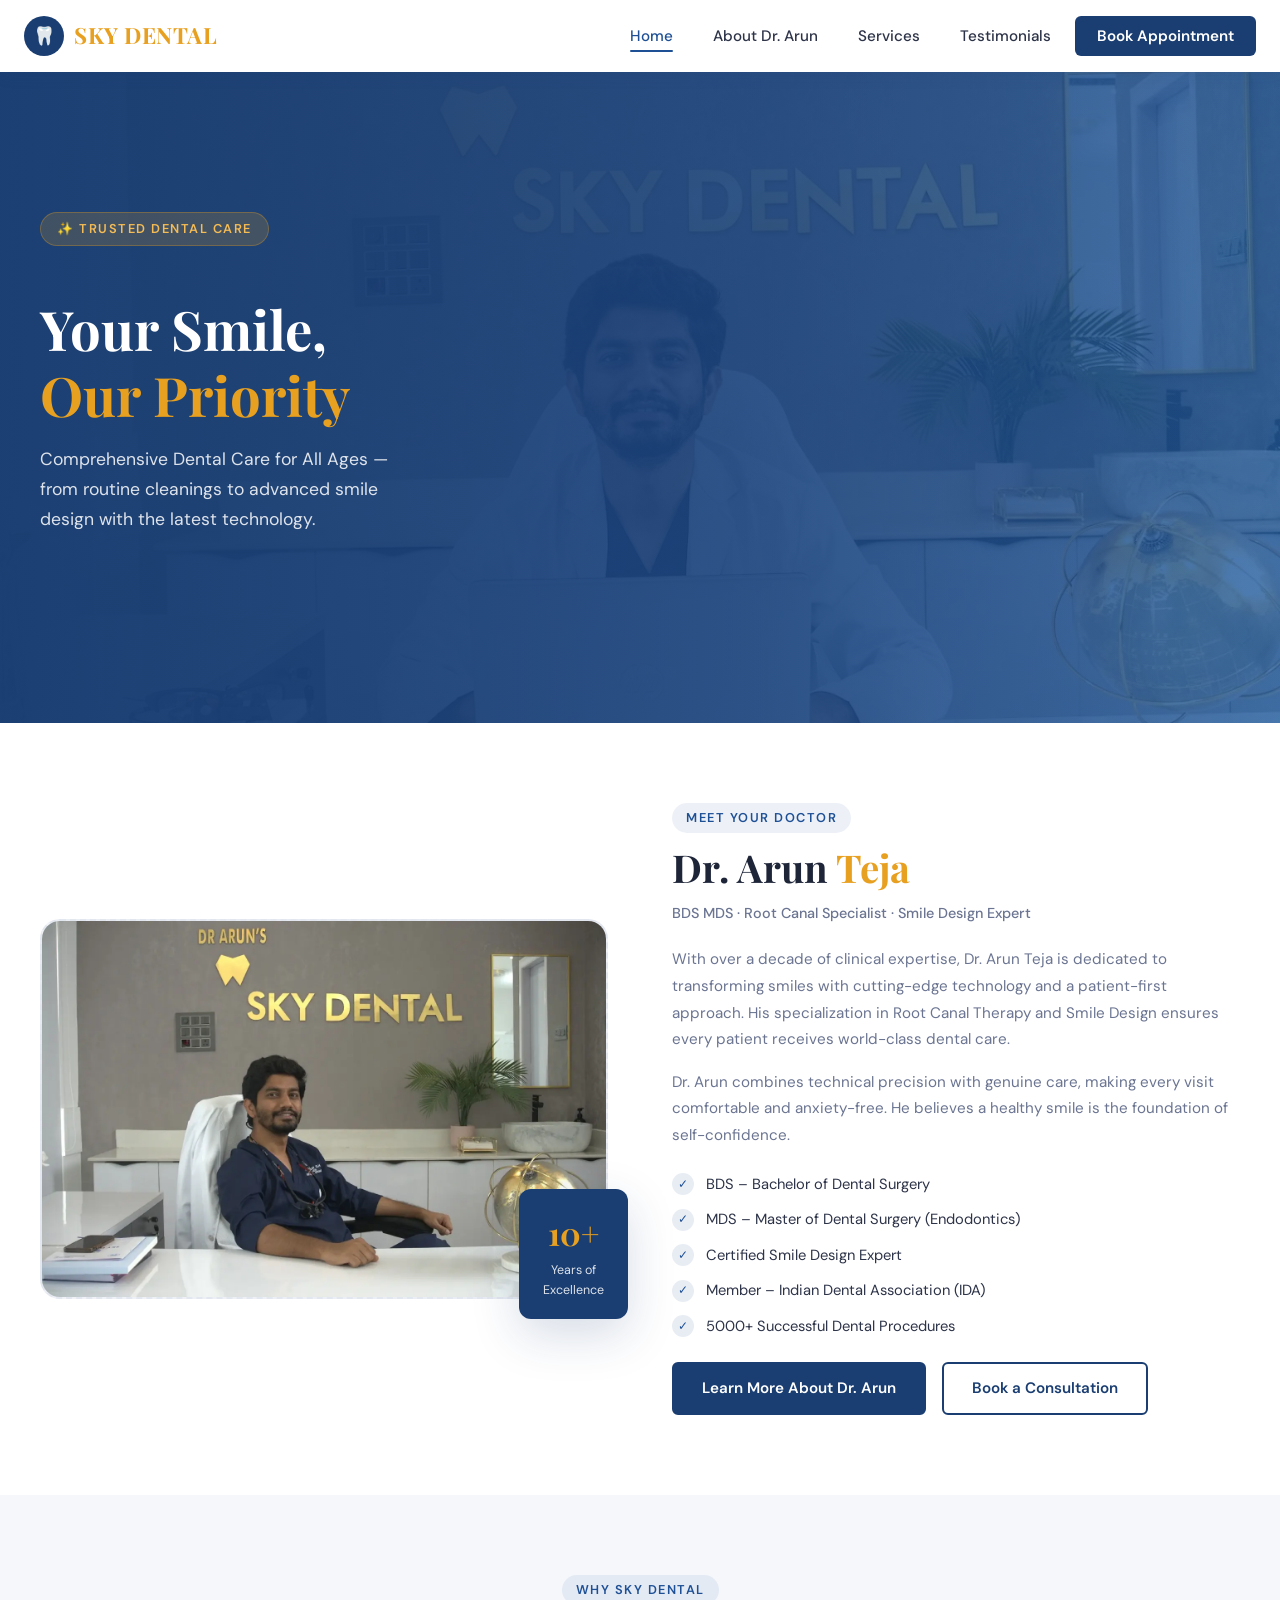
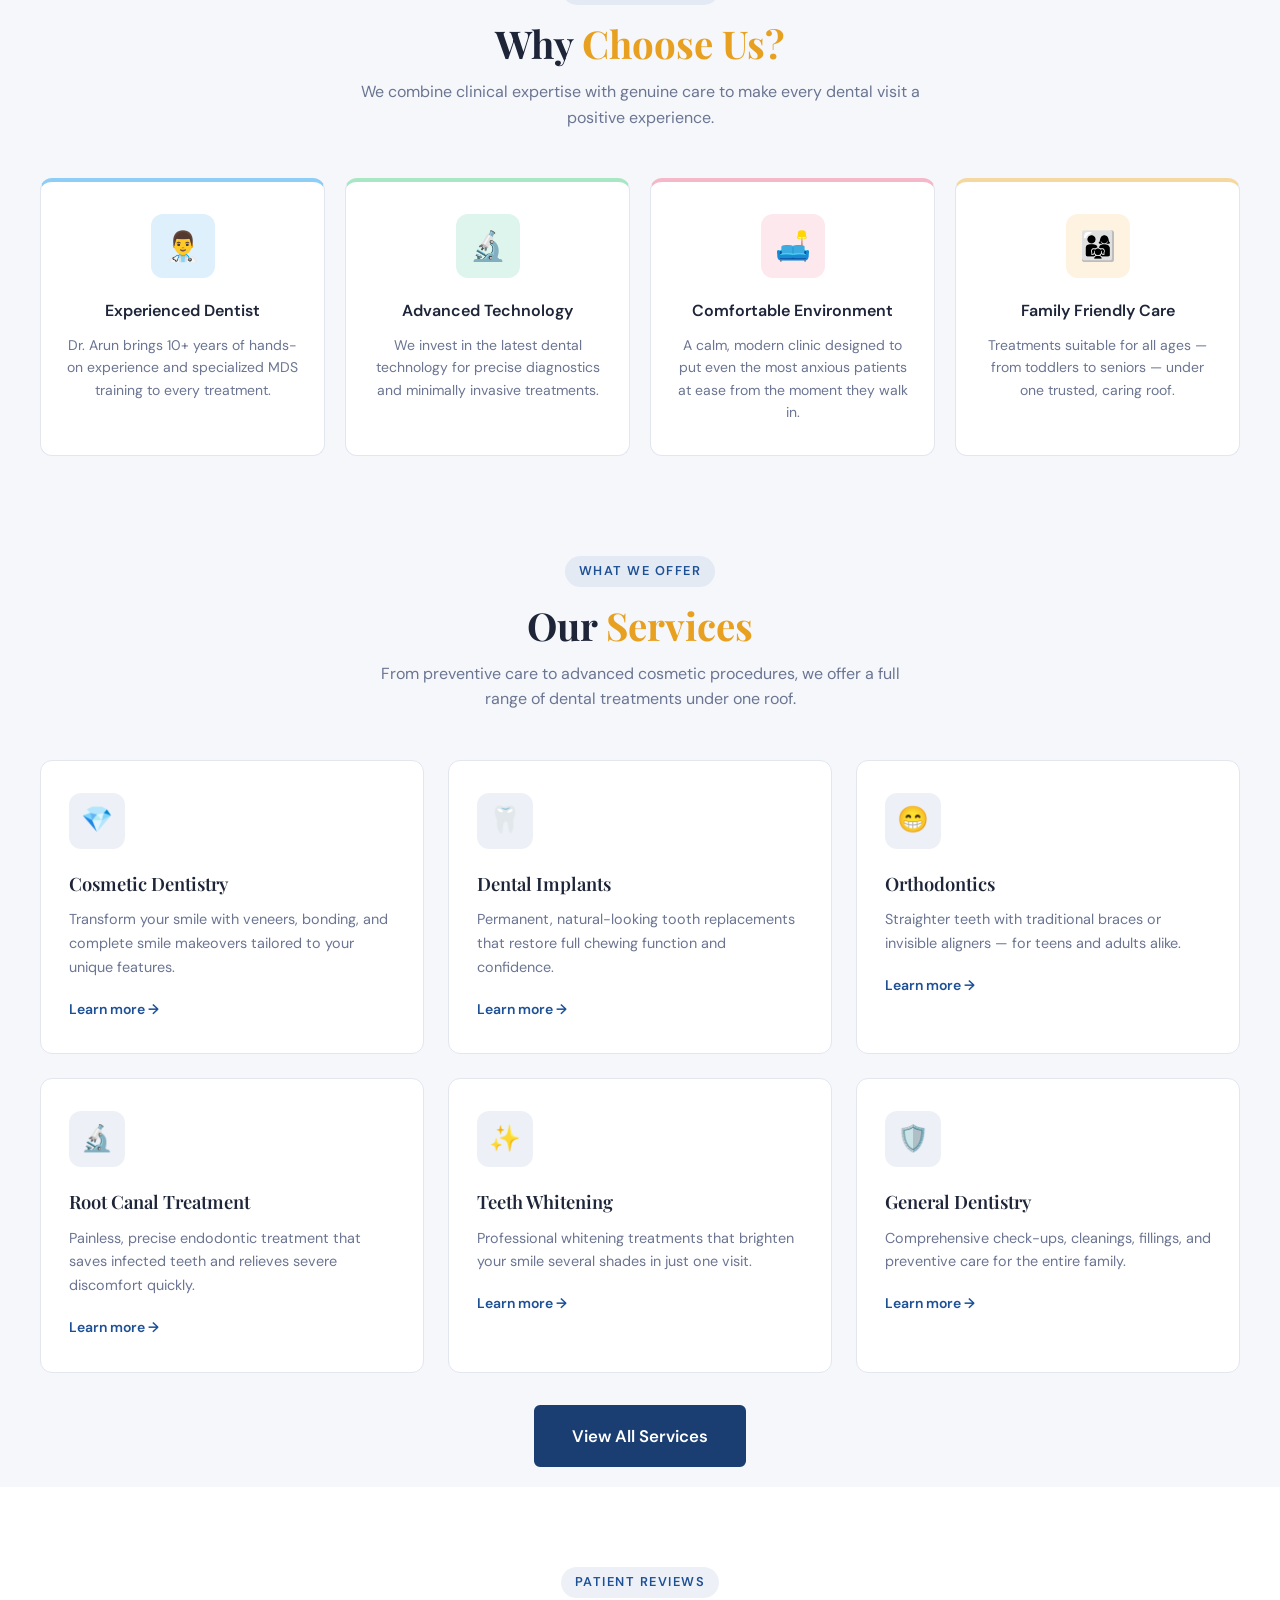
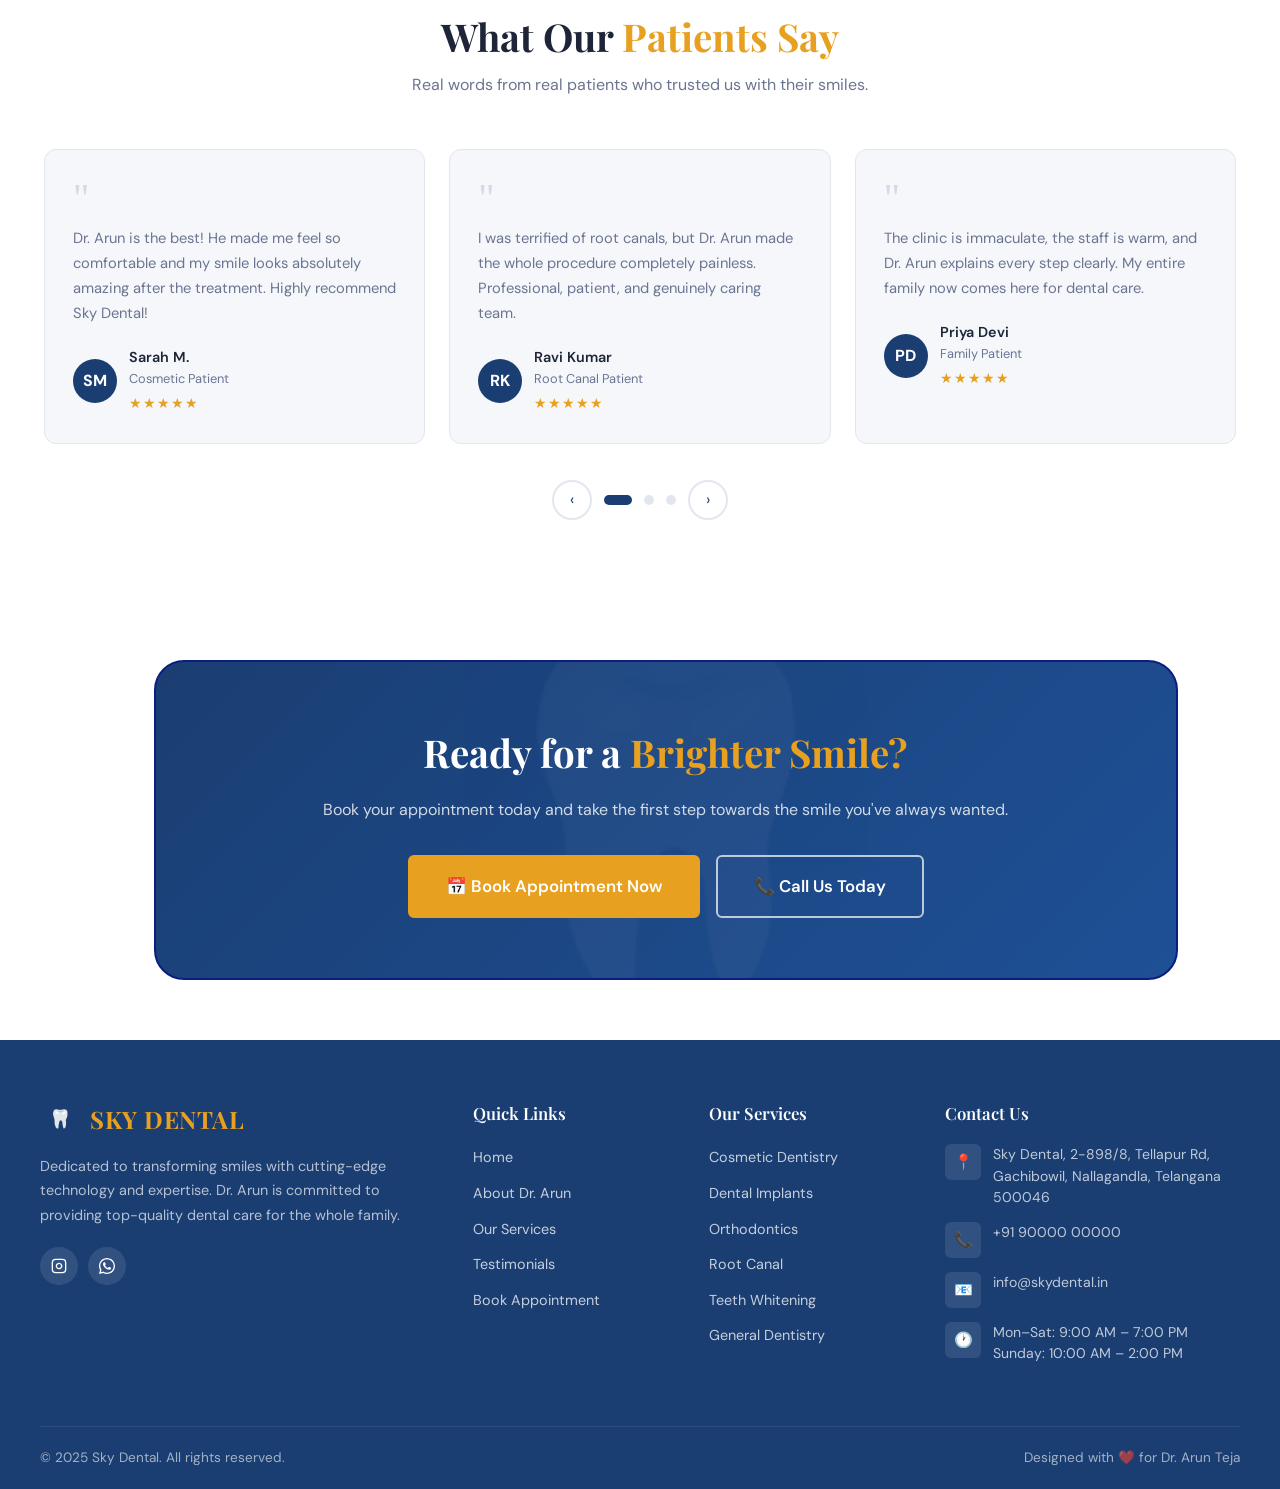
==== commit c9eb27a7: "first commit" ====
--- a/index.html
+++ b/index.html
@@ -35,110 +35,45 @@
             Comprehensive Dental Care for All Ages — from routine cleanings
             to advanced smile design with the latest technology.
           </p>
-          <div class="hero-actions">
+          <!-- <div class="hero-actions">
             <a href="appointment.html" class="btn btn-gold btn-lg">
               📅 Book Appointment
             </a>
             <a href="services.html" class="btn btn-outline-white btn-lg">
               Our Services →
             </a>
-          </div>
+          </div> -->
 
           <!-- Stats Row -->
           <div class="hero-stats">
             <div class="hero-stat">
-              <div class="num">5000+</div>
-              <div class="label">Happy Patients</div>
-            </div>
-            <div class="hero-stat-divider"></div>
+               <div style="display:flex;grid-template-columns:repeat(4, 2fr);gap:44px;text-align:center; flex-wrap:wrap; justify-content: center;"></div>
+              <!-- <div class="num">5000+</div> -->
+              <!-- <div class="label">Happy Patients</div> -->
+            </div>
+            <!-- <div class="hero-stat-divider"></div> -->
             <div class="hero-stat">
-              <div class="num">10+</div>
-              <div class="label">Years Experience</div>
-            </div>
-            <div class="hero-stat-divider"></div>
+              <!-- <div class="num">10+</div> -->
+              <!-- <div class="label">Years Experience</div> -->
+            </div>
+            <!-- <div style="display:grid;grid-template-columns:repeat(2, 4fr);gap:34px;text-align:center;flex-wrap:wrap; justify-content: center;"></div> -->
+            <!-- <div class="hero-stat-divider"></div> -->
+            <div style="display:grid;grid-template-columns:repeat(2, 4fr);gap:34px;text-align:center;flex-wrap:wrap; justify-content: center;"></div>
             <div class="hero-stat">
-              <div class="num">15+</div>
-              <div class="label">Treatments</div>
-            </div>
-            <div class="hero-stat-divider"></div>
+              <!-- <div class="num">15+</div> -->
+              <!-- <div class="label">Treatments</div> -->
+            </div>
+            <!-- <div class="hero-stat-divider"></div> -->
             <div class="hero-stat">
-              <div class="num">4.9★</div>
-              <div class="label">Patient Rating</div>
+              <!-- <div class="num">4.9★</div> -->
+              <!-- <div class="label">Patient Rating</div> -->
             </div>
           </div>
         </div>
       </div>
     </section>
 
-    <!-- ══════════════════════════════════════
-         SERVICES OVERVIEW
-    ══════════════════════════════════════ -->
-    <section class="services-section" id="services">
-      <div class="container">
-        <div class="text-center reveal">
-          <div class="section-tag">What We Offer</div>
-          <h2 class="section-title">Our <span>Services</span></h2>
-          <p class="section-subtitle">
-            From preventive care to advanced cosmetic procedures, we offer a full range
-            of dental treatments under one roof.
-          </p>
-        </div>
-
-        <div class="services-grid">
-          <!-- Card 1 -->
-          <div class="service-card reveal reveal-delay-1">
-            <div class="service-icon">💎</div>
-            <h3>Cosmetic Dentistry</h3>
-            <p>Transform your smile with veneers, bonding, and complete smile makeovers tailored to your unique features.</p>
-            <a href="services.html" class="learn-more">Learn more →</a>
-          </div>
-
-          <!-- Card 2 -->
-          <div class="service-card reveal reveal-delay-2">
-            <div class="service-icon">🦷</div>
-            <h3>Dental Implants</h3>
-            <p>Permanent, natural-looking tooth replacements that restore full chewing function and confidence.</p>
-            <a href="services.html" class="learn-more">Learn more →</a>
-          </div>
-
-          <!-- Card 3 -->
-          <div class="service-card reveal reveal-delay-3">
-            <div class="service-icon">😁</div>
-            <h3>Orthodontics</h3>
-            <p>Straighter teeth with traditional braces or invisible aligners — for teens and adults alike.</p>
-            <a href="services.html" class="learn-more">Learn more →</a>
-          </div>
-
-          <!-- Card 4 -->
-          <div class="service-card reveal reveal-delay-1">
-            <div class="service-icon">🔬</div>
-            <h3>Root Canal Treatment</h3>
-            <p>Painless, precise endodontic treatment that saves infected teeth and relieves severe discomfort quickly.</p>
-            <a href="services.html" class="learn-more">Learn more →</a>
-          </div>
-
-          <!-- Card 5 -->
-          <div class="service-card reveal reveal-delay-2">
-            <div class="service-icon">✨</div>
-            <h3>Teeth Whitening</h3>
-            <p>Professional whitening treatments that brighten your smile several shades in just one visit.</p>
-            <a href="services.html" class="learn-more">Learn more →</a>
-          </div>
-
-          <!-- Card 6 -->
-          <div class="service-card reveal reveal-delay-3">
-            <div class="service-icon">🛡️</div>
-            <h3>General Dentistry</h3>
-            <p>Comprehensive check-ups, cleanings, fillings, and preventive care for the entire family.</p>
-            <a href="services.html" class="learn-more">Learn more →</a>
-          </div>
-        </div>
-
-        <div class="text-center mt-32 reveal">
-          <a href="services.html" class="btn btn-primary btn-lg">View All Services</a>
-        </div>
-      </div>
-    </section>
+   
 
     <!-- ══════════════════════════════════════
          MEET THE DOCTOR
@@ -263,6 +198,76 @@
       </div>
     </section>
 
+    <section class="services-section" id="services">
+      <div class="container">
+        <div class="text-center reveal">
+          <div class="section-tag">What We Offer</div>
+          <h2 class="section-title">Our <span>Services</span></h2>
+          <p class="section-subtitle">
+            From preventive care to advanced cosmetic procedures, we offer a full range
+            of dental treatments under one roof.
+          </p>
+        </div>
+    <!-- ══════════════════════════════════════
+        SERVICES OVERVIEW
+    ══════════════════════════════════════ -->
+
+        <div class="services-grid">
+          <!-- Card 1 -->
+          <div class="service-card reveal reveal-delay-1">
+            <div class="service-icon">💎</div>
+            <h3>Cosmetic Dentistry</h3>
+            <p>Transform your smile with veneers, bonding, and complete smile makeovers tailored to your unique features.</p>
+            <a href="services.html" class="learn-more">Learn more →</a>
+          </div>
+
+          <!-- Card 2 -->
+          <div class="service-card reveal reveal-delay-2">
+            <div class="service-icon">🦷</div>
+            <h3>Dental Implants</h3>
+            <p>Permanent, natural-looking tooth replacements that restore full chewing function and confidence.</p>
+            <a href="services.html" class="learn-more">Learn more →</a>
+          </div>
+
+          <!-- Card 3 -->
+          <div class="service-card reveal reveal-delay-3">
+            <div class="service-icon">😁</div>
+            <h3>Orthodontics</h3>
+            <p>Straighter teeth with traditional braces or invisible aligners — for teens and adults alike.</p>
+            <a href="services.html" class="learn-more">Learn more →</a>
+          </div>
+
+          <!-- Card 4 -->
+          <div class="service-card reveal reveal-delay-1">
+            <div class="service-icon">🔬</div>
+            <h3>Root Canal Treatment</h3>
+            <p>Painless, precise endodontic treatment that saves infected teeth and relieves severe discomfort quickly.</p>
+            <a href="services.html" class="learn-more">Learn more →</a>
+          </div>
+
+          <!-- Card 5 -->
+          <div class="service-card reveal reveal-delay-2">
+            <div class="service-icon">✨</div>
+            <h3>Teeth Whitening</h3>
+            <p>Professional whitening treatments that brighten your smile several shades in just one visit.</p>
+            <a href="services.html" class="learn-more">Learn more →</a>
+          </div>
+
+          <!-- Card 6 -->
+          <div class="service-card reveal reveal-delay-3">
+            <div class="service-icon">🛡️</div>
+            <h3>General Dentistry</h3>
+            <p>Comprehensive check-ups, cleanings, fillings, and preventive care for the entire family.</p>
+            <a href="services.html" class="learn-more">Learn more →</a>
+          </div>
+        </div>
+
+        <div class="text-center mt-32 reveal">
+          <a href="services.html" class="btn btn-primary btn-lg">View All Services</a>
+        </div>
+      </div>
+    </section>
+
     <!-- ══════════════════════════════════════
          TESTIMONIALS
     ══════════════════════════════════════ -->
@@ -420,10 +425,10 @@
       </div>
     </section>
 
-    <!-- ══════════════════════════════════════
+    <!-- <!-- ══════════════════════════════════════
          CLINIC LOCATION
     ══════════════════════════════════════ -->
-    <section class="about-section" style="background:var(--off-white);">
+    <!-- <section class="about-section" style="background:var(--off-white);">
       <div class="container">
         <div class="about-grid">
           <div class="about-content reveal">
@@ -459,7 +464,7 @@
           </div>
 
           <!-- Map -->
-          <div class="map-wrapper reveal reveal-delay-2">
+          <!-- <div class="map-wrapper reveal reveal-delay-2">
             <iframe
               src="https://www.google.com/maps/embed?pb=!1m18!1m12!1m3!1d3806.0!2d78.3!3d17.45!2m3!1f0!2f0!3f0!3m2!1i1024!2i768!4f13.1!3m3!1m2!1s0x0%3A0x0!2zMTfCsDI3JzAwLjAiTiA3OMKwMTgnMDAuMCJF!5e0!3m2!1sen!2sin!4v1620000000000!5m2!1sen!2sin"
               allowfullscreen
@@ -473,10 +478,10 @@
               <p>2-898/8, Tellapur Rd, Gachibowil, Nallagandla, Telangana 500046</p>
               <a href="https://maps.google.com/?q=Sky+Dental+Gachibowil+Nallagandla+Telangana" target="_blank" rel="noopener" class="btn btn-outline btn-sm">Open in Google Maps ↗</a>
             </div>
-          </div>
-        </div>
-      </div>
-    </section>
+          </div> -->
+        <!-- </div> -->
+      <!-- </div> --> 
+    <!-- </section> --> 
 
     <!-- ══════════════════════════════════════
          CTA BANNER
--- a/css/style.css
+++ b/css/style.css
@@ -56,7 +56,8 @@
 .container {
   max-width: 1200px;
   margin: 0 auto;
-  padding: 0 24px;
+  padding-right: 0 24px
+  
 }
 
 /* =========================================
@@ -393,7 +394,9 @@
   min-height: 540px;
   display: flex;
   align-items: center;
+  /* text-align: center; */
   overflow: hidden;
+  /* margin: 0; */
   background: linear-gradient(100deg, var(--blue-dark) 0%, #1e5096 50%, #2563a8 100%);
 }
 .hero-bg-image {
@@ -401,7 +404,7 @@
   inset: 0;
   background-image: url('../images/10\ dr.Arun\'s\ pic.webp');
   background-size: cover;
-  background-position: center right;
+  background-position: center right; 
   opacity: 0.22;
 }
 .hero-overlay {
@@ -412,8 +415,14 @@
 .hero-content {
   position: relative;
   z-index: 2;
-  max-width: 600px;
-  padding: 80px 0;
+  max-width: 760%;
+  padding: 60px 0;
+  width:100%;
+  padding-right: 850px;
+  /* margin:  auto; */
+  
+ 
+  
 }
 .hero-tag {
   display: inline-flex;
@@ -448,8 +457,9 @@
 .hero-actions { display: flex; gap: 16px; flex-wrap: wrap; }
 .hero-stats {
   display: flex;
-  gap: 36px;
+  gap: 15px;
   margin-top: 48px;
+  
 }
 .hero-stat { text-align: center; }
 .hero-stat .num {
@@ -474,7 +484,10 @@
 /* =========================================
    SERVICES SECTION
    ========================================= */
-.services-section { background: var(--off-white); }
+.services-section { 
+  background: var(--off-white);
+  padding: 20px;
+ }
 
 .services-grid {
   display: grid;
@@ -764,10 +777,16 @@
    ========================================= */
 .cta-banner {
   background: linear-gradient(135deg, var(--blue-dark) 0%, #1e5096 100%);
-  padding: 72px 0;
+  padding: 60px 20px;
   text-align: center;
   position: relative;
   overflow: hidden;
+  border:2px solid rgb(12, 29, 128);
+  margin:60px -20px;
+  border-radius: 30px;
+  margin-left: 12%;
+  width: 80%;
+
 }
 .cta-banner::before {
   content: '🦷';
@@ -805,6 +824,7 @@
   text-align: center;
   border: 1px solid var(--gray-200);
   transition: var(--transition);
+  
   
 }
 .contact-info-card:hover { transform: translateY(-4px); box-shadow: var(--shadow-md); }
@@ -819,6 +839,7 @@
   font-size: 1.5rem;
   margin: 0 auto 18px;
   color: var(--blue-mid);
+  
 }
 .contact-info-card h3 { font-size: 1rem; font-weight: 600; margin-bottom: 8px; color: var(--text-main); }
 .contact-info-card p { font-size: 0.9rem; color: var(--text-muted); line-height: 1.6; }
@@ -959,9 +980,10 @@
    ========================================= */
 .page-hero {
   background: linear-gradient(100deg, var(--blue-dark) 0%, var(--blue-mid) 100%);
-  padding: 60px 0;
-}
-.page-hero-content { text-align: center; }
+  padding: 72px 0;
+  text-align: center;
+}
+.page-hero-content { text-align: center;  }
 .page-hero h1 {
   font-family: var(--font-head);
   font-size: clamp(1.8rem, 3vw, 2.5rem);
@@ -1008,32 +1030,83 @@
    ========================================= */
 .service-detail-card {
   display: grid;
-  grid-template-columns: auto 1fr;
-  gap: 24px;
+  grid-template-columns:  1fr 1fr;
+  gap: 20px;
   background: var(--white);
-  border-radius: var(--radius-md);
-  padding: 32px;
-  border: 1px solid var(--gray-200);
-  transition: var(--transition);
+  border-radius: 20px;
+  padding: 20px;
+  border: 3px solid var(--gray-200);
+  /* transition: var(--transition); */
   margin-bottom: 24px;
+  align-items: center;
+  text-align: center;
+  max-width:1100px;
+  margin: 5%;
+  
 }
 .service-detail-card:hover { box-shadow: var(--shadow-md); transform: translateY(-2px); }
 .service-detail-icon {
-  width: 64px; height: 64px;
-  background: rgba(30,80,150,0.08);
-  border-radius: var(--radius-md);
-  display: flex; align-items: center; justify-content: center;
-  font-size: 2rem;
-  flex-shrink: 0;
-}
-.service-detail-card h3 { font-family: var(--font-head); font-size: 1.15rem; margin-bottom: 10px; color: var(--text-main); }
-.service-detail-card p { font-size: 0.9rem; color: var(--text-muted); line-height: 1.7; }
+   /* width: 50%; height:50%; */
+   /* background: rgba(30,80,150,0.08); */
+  /* border-radius: var(--radius-md); */
+   /* display: grid;   */
+   /* align-items: center; */
+   /* justify-content: center;  */
+  /* font-size: 2rem; */
+  /* object-fit: cover; */
+  /* flex-shrink: 10px; */
+  /* margin:60px 20px; */
+  /* padding:0; */
+  /* text-align: center; */
+  /* border-radius: 20pxrgb(234, 231, 234);
+  border-radius: 40p; */ 
+    /* margin-top: 1px;  */
+  /* align-items:center; */
+  /* border: 0px solid x; */
+  /* margin:20px -20px; */
+  /* display: grid; */
+  /* padding: 10px 20px; */
+  /* margin-left: 14%; */
+  /* margin-top: 2%; */
+  /* height: auto; */
+  /* grid-template-columns: repeat(1,1fr); */
+  width: 100%;
+  height: auto;
+  display: block;
+  border-radius: 10px;
+
+}
+
+.service-detail-icon img{
+  width:100%;
+  height: auto;
+  border-radius: 15%;
+  display: block;
+  /* margin-left: 50px; */
+   /* border: 0px solid rgb(234, 231, 234); */
+  border-radius: 10px;
+  /* margin:30px -20px; */
+  /* padding: 10px 20px; */
+  /* margin-left: 20%; */
+  /* height: auto; */
+  /* margin-top: 3%; */
+  /* grid-template-columns: 1fr; */
+  
+
+
+  
+}
+.service-detail-card h3 {font-family:var(--font-head); font-size: 28px; margin-bottom: 10px; color: var(--text-main);justify-content: center; }
+.service-detail-card p { font-size: 0.9rem; color: var(--text-muted); line-height: 1.7;  }
 .service-detail-card ul {
   margin-top: 12px;
   list-style: none;
   display: flex;
   flex-wrap: wrap;
-  gap: 8px;
+  margin-top: 2%;
+  gap: 9px;
+  justify-content: center;
+  
 }
 .service-detail-card ul li {
   background: rgba(30,80,150,0.06);
@@ -1350,11 +1423,14 @@
 
 @media (max-width: 768px) {
   section { padding: 56px 0; }
+  /* .services-section{grid-template-columns: 1fr 1fr;} */
+  .service-detail-card{grid-template-columns: 1fr;}
+  
   .nav-links { display: none; }
   .hamburger { display: flex; }
   .services-grid { grid-template-columns: 1fr; }
   .why-grid { grid-template-columns: repeat(2, 1fr); }
-  .hero-stats { gap: 20px; flex-wrap: wrap; justify-content: center; }
+  .hero-stats { gap: 20px; flex-wrap: wrap; justify-content: center;}
   .footer-grid { grid-template-columns: 1fr; gap: 32px; }
   .footer-bottom { flex-direction: column; gap: 8px; text-align: center; }
   .form-row { grid-template-columns: 1fr; }
@@ -1368,6 +1444,7 @@
   .reviews-grid { grid-template-columns: 1fr; }
   .source-logos { gap: 20px; }
   .video-grid { grid-template-columns: 1fr; }
+  
 }
 
 @media (max-width: 480px) {
